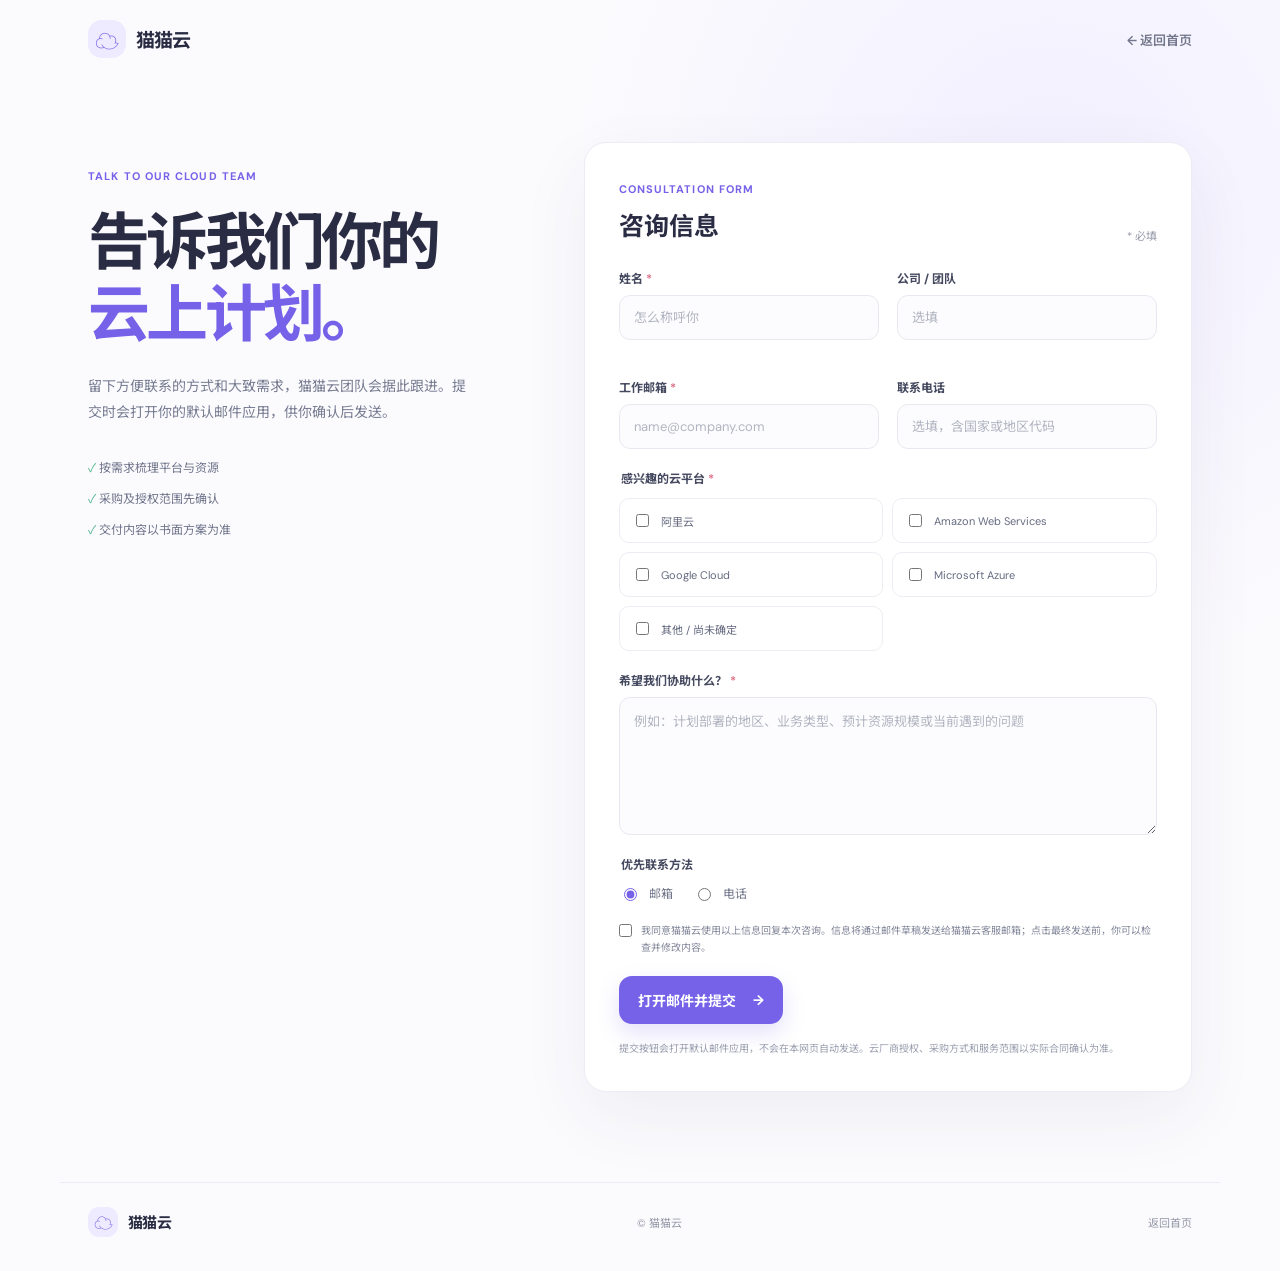
==== consult.html @ dbba19d8 "Publish consultation page with contact form" ====
<!doctype html>
<html lang="zh-CN">
<head>
  <meta charset="utf-8">
  <meta name="viewport" content="width=device-width, initial-scale=1">
  <meta name="theme-color" content="#f8f8ff">
  <meta name="description" content="联系猫猫云，提交多云资源选型、采购协助与技术交付需求。">
  <title>咨询方案 — 猫猫云</title>
  <link rel="stylesheet" href="styles.css">
</head>
<body class="consult-page">
  <header class="site-header">
    <a class="brand" href="index.html" aria-label="猫猫云首页"><span class="brand-mark" aria-hidden="true">☁</span><span>猫猫云</span></a>
    <a class="back-home" href="index.html">← 返回首页</a>
  </header>
  <main class="consult-main">
    <section class="consult-intro">
      <span class="eyebrow">Talk to our cloud team</span>
      <h1>告诉我们你的<br><span>云上计划。</span></h1>
      <p>留下方便联系的方式和大致需求，猫猫云团队会据此跟进。提交时会打开你的默认邮件应用，供你确认后发送。</p>
      <div class="consult-points"><span>✓ 按需求梳理平台与资源</span><span>✓ 采购及授权范围先确认</span><span>✓ 交付内容以书面方案为准</span></div>
    </section>

    <form id="consult-form" class="consult-form">
      <div class="form-heading"><div><span class="eyebrow">Consultation form</span><h2>咨询信息</h2></div><span class="required-note">* 必填</span></div>
      <div class="form-grid">
        <label class="field"><span>姓名 <em>*</em></span><input name="name" autocomplete="name" required maxlength="80" placeholder="怎么称呼你"></label>
        <label class="field"><span>公司 / 团队</span><input name="company" autocomplete="organization" maxlength="120" placeholder="选填"></label>
        <label class="field"><span>工作邮箱 <em>*</em></span><input type="email" name="email" autocomplete="email" required maxlength="160" placeholder="name@company.com"></label>
        <label class="field"><span>联系电话</span><input type="tel" name="phone" autocomplete="tel" maxlength="40" placeholder="选填，含国家或地区代码"></label>
      </div>
      <fieldset class="field provider-field"><legend>感兴趣的云平台 <em>*</em></legend><div class="check-grid">
        <label><input type="checkbox" name="providers" value="阿里云"><span>阿里云</span></label>
        <label><input type="checkbox" name="providers" value="AWS"><span>Amazon Web Services</span></label>
        <label><input type="checkbox" name="providers" value="Google Cloud"><span>Google Cloud</span></label>
        <label><input type="checkbox" name="providers" value="Microsoft Azure"><span>Microsoft Azure</span></label>
        <label><input type="checkbox" name="providers" value="其他 / 尚未确定"><span>其他 / 尚未确定</span></label>
      </div></fieldset>
      <label class="field"><span>希望我们协助什么？ <em>*</em></span><textarea name="requirements" required rows="5" maxlength="3000" placeholder="例如：计划部署的地区、业务类型、预计资源规模或当前遇到的问题"></textarea></label>
      <fieldset class="field contact-preference"><legend>优先联系方法</legend><div class="radio-row"><label><input type="radio" name="preference" value="邮箱" checked><span>邮箱</span></label><label><input type="radio" name="preference" value="电话"><span>电话</span></label></div></fieldset>
      <label class="consent"><input type="checkbox" name="consent" required><span>我同意猫猫云使用以上信息回复本次咨询。信息将通过邮件草稿发送给猫猫云客服邮箱；点击最终发送前，你可以检查并修改内容。</span></label>
      <button class="button button-primary submit-button" type="submit">打开邮件并提交 <span aria-hidden="true">→</span></button>
      <p class="form-note">提交按钮会打开默认邮件应用，不会在本网页自动发送。云厂商授权、采购方式和服务范围以实际合同确认为准。</p>
    </form>
  </main>
  <footer class="site-footer consult-footer"><a class="brand footer-brand" href="index.html"><span class="brand-mark" aria-hidden="true">☁</span><span>猫猫云</span></a><span>© <span id="year"></span> 猫猫云</span><a href="index.html">返回首页</a></footer>
  <script src="script.js"></script>
</body>
</html>
---- styles.css ----
@import url('https://fonts.googleapis.com/css2?family=DM+Sans:wght@400;500;600;700&family=Noto+Sans+SC:wght@400;500;600;700;800&display=swap');
:root{--ink:#292c43;--muted:#777c91;--purple:#7662e8;--purple-dark:#6551d1;--line:#ececf4;--paper:#fbfbfe;--font:'DM Sans','Noto Sans SC',-apple-system,BlinkMacSystemFont,'Segoe UI',sans-serif}
*{box-sizing:border-box}html{scroll-behavior:smooth}body{margin:0;background:var(--paper);color:var(--ink);font-family:var(--font);-webkit-font-smoothing:antialiased}a{color:inherit;text-decoration:none}.site-header{height:78px;max-width:1160px;padding:0 28px;margin:auto;display:flex;align-items:center;justify-content:space-between}.brand{display:flex;align-items:center;gap:10px;font-size:19px;font-weight:700;letter-spacing:-.04em}.brand-mark{display:grid;place-items:center;width:38px;height:38px;border-radius:14px;background:#eeeaff;color:var(--purple);font-size:24px}.nav{display:flex;align-items:center;gap:32px;font-size:14px;font-weight:600;color:#656a80}.nav a:hover,.site-footer a:hover{color:var(--purple)}.nav .nav-cta{padding:11px 17px;border-radius:12px;background:var(--ink);color:white}.menu-toggle{display:none}.hero{max-width:1160px;min-height:590px;margin:auto;padding:74px 28px 72px;display:grid;grid-template-columns:1fr 1fr;align-items:center;gap:50px}.hero-copy{max-width:540px}.eyebrow{text-transform:uppercase;letter-spacing:.1em;font-size:11px;font-weight:700;color:var(--purple)}.status-dot,.pulse{display:inline-block;width:8px;height:8px;border-radius:50%;background:#83d9af;margin-right:8px;box-shadow:0 0 0 4px #e7f7ef}.hero h1{font-size:clamp(48px,6vw,72px);line-height:1.14;letter-spacing:-.065em;margin:25px 0 20px;font-weight:800}.hero h1 span{color:var(--purple)}.hero-lede{max-width:500px;color:var(--muted);font-size:16px;line-height:1.9;margin:0}.hero-actions{display:flex;align-items:center;gap:23px;margin-top:30px}.button{display:inline-flex;align-items:center;gap:17px;border-radius:13px;padding:14px 19px;font-weight:700;font-size:14px;transition:transform .2s,background .2s}.button:hover{transform:translateY(-2px)}.button-primary{color:white;background:var(--purple);box-shadow:0 9px 22px #7662e833}.button-primary:hover{background:var(--purple-dark)}.button-quiet{padding-left:0;padding-right:0;color:#6e7286}.hero-note{margin-top:32px;color:#9296a7;font-size:12px}.hero-note span{color:#f3ae71;margin-right:6px}.hero-art{height:400px;max-width:500px;width:100%;margin:auto;position:relative;display:grid;place-items:center;background:radial-gradient(ellipse,#f2efff 0%,#f8f6ff 40%,transparent 72%)}.orbit{position:absolute;border:1px solid #e5e1fc;border-radius:50%;transform:rotate(-20deg)}.orbit-one{width:390px;height:235px}.orbit-two{width:290px;height:360px;transform:rotate(55deg)}.cat-illustration{position:relative;z-index:1;width:min(78%,330px);height:auto;transform:translateY(8px);filter:drop-shadow(0 18px 22px #7263b522)}.spark{position:absolute;z-index:2;color:#ae9dfb;font-size:28px}.spark-one{top:72px;right:50px}.spark-two{bottom:72px;left:44px;font-size:20px}.spark-three{top:132px;left:54px;font-size:44px;color:#ffc78c}.floating-card{position:absolute;z-index:3;display:flex;align-items:center;gap:11px;padding:13px 16px;background:#fff;border:1px solid #f0edf8;border-radius:15px;box-shadow:0 12px 35px #3e346015}.floating-card b,.floating-card small{display:block}.floating-card b{font-size:12px}.floating-card small{font-size:10px;color:#9599a9;margin-top:3px}.card-top{top:62px;left:10px}.card-bottom{right:0;bottom:57px}.provider-symbol{width:31px;height:31px;display:grid;place-items:center;border-radius:10px;background:#f4efff;font-size:15px;font-weight:700}.provider-symbol.alibaba,.provider-logo.alibaba{color:#f05238}.provider-symbol.google,.provider-logo.google{color:#4285f4}.trust-strip{max-width:1100px;margin:0 auto;padding:24px 28px;border-top:1px solid var(--line);border-bottom:1px solid var(--line);display:flex;align-items:center;justify-content:center;gap:27px;color:#8b8fa0;font-size:12px}.trust-strip i{height:4px;width:4px;border-radius:50%;background:#c9c5dd}.section{max-width:1160px;margin:auto;padding:100px 28px}.section-heading{text-align:center}.section-heading h2,.process-copy h2{font-size:clamp(31px,4vw,43px);line-height:1.38;letter-spacing:-.045em;margin:14px 0}.section-heading p,.process-copy p{color:var(--muted);font-size:14px;line-height:1.8}.provider-grid{display:grid;grid-template-columns:repeat(2,1fr);gap:14px;margin-top:44px}.provider-card{position:relative;display:flex;align-items:center;gap:17px;min-height:110px;padding:22px 24px;border:1px solid var(--line);border-radius:18px;background:white;transition:transform .2s,box-shadow .2s}.provider-card:hover{transform:translateY(-3px);box-shadow:0 16px 36px #292c430c}.provider-logo{width:48px;height:48px;flex:none;display:grid;place-items:center;border-radius:15px;background:#f8f7fd;font-size:22px;font-weight:800}.provider-logo.aws{color:#252f3e;font-size:16px}.provider-logo.azure{color:#1684d8}.provider-card h3{font-size:15px;margin:0 0 5px}.provider-card p{font-size:12px;line-height:1.65;color:var(--muted);margin:0}.provider-arrow{margin-left:auto;color:#aaa6ba}.section-footnote{max-width:800px;margin:22px auto 0;text-align:center;font-size:11px;line-height:1.7;color:#999cad}.services-section{padding-top:42px}.service-grid{display:grid;grid-template-columns:repeat(4,1fr);gap:14px;margin-top:42px}.service-card{min-height:228px;padding:22px;border-radius:18px;position:relative;overflow:hidden}.lavender{background:#f1efff}.peach{background:#fff3eb}.mint{background:#eaf8f3}.blue{background:#edf5ff}.service-icon{display:grid;place-items:center;width:40px;height:40px;border-radius:13px;background:#fff;color:var(--purple);font-size:21px}.peach .service-icon{color:#ed9b63}.mint .service-icon{color:#53ae91}.blue .service-icon{color:#539be9}.card-number{position:absolute;right:20px;top:20px;color:#bdb5e7;font-size:11px;font-weight:700}.service-card h3{font-size:16px;margin:24px 0 8px}.service-card p{font-size:12px;line-height:1.8;color:#777b8d;margin:0}.process-section{padding-top:30px;display:grid;grid-template-columns:.85fr 1.15fr;gap:100px;align-items:center}.process-copy h2{margin-top:18px}.process-copy p{max-width:370px}.process-list{list-style:none;margin:0;padding:0}.process-list li{display:flex;align-items:center;gap:18px;padding:18px 5px;border-bottom:1px solid var(--line)}.process-list li:last-child{border-bottom:0}.process-list li>span{display:grid;place-items:center;width:38px;height:38px;flex:none;border-radius:13px;background:#f1efff;color:var(--purple);font-size:11px;font-weight:700}.process-list b,.process-list small{display:block}.process-list b{font-size:13px}.process-list small{margin-top:5px;color:#9397a7;font-size:11px}.contact-band{max-width:1104px;margin:0 auto;padding:31px 38px;border-radius:23px;background:linear-gradient(105deg,#7763e8,#9284f3);color:white;display:flex;align-items:center;gap:22px}.contact-icon{display:grid;place-items:center;flex:none;width:57px;height:57px;border-radius:18px;background:#ffffff25;font-size:31px}.contact-band .eyebrow{color:#e3dfff}.contact-band h2{font-size:20px;margin:7px 0}.contact-band p{max-width:620px;margin:0;color:#e8e5ff;font-size:12px;line-height:1.7}.button-light{margin-left:auto;background:white;color:var(--purple);white-space:nowrap}.contact-details{max-width:1104px;margin:0 auto;padding:70px 38px 54px}.contact-details h2{font-size:20px;margin:0 0 20px}.prep-grid{display:grid;grid-template-columns:repeat(4,1fr);gap:10px}.prep-grid span{padding:15px;border-radius:12px;background:white;border:1px solid var(--line);font-size:11px;color:#676c81}.contact-details>p{margin:18px 0 0;color:#9a9dae;font-size:10px;line-height:1.7}.site-footer{max-width:1160px;margin:auto;padding:24px 28px 34px;border-top:1px solid var(--line);display:flex;align-items:center;justify-content:space-between;color:#9699a8;font-size:11px}.footer-brand{color:var(--ink);font-size:15px}.footer-brand .brand-mark{width:30px;height:30px;border-radius:11px;font-size:19px}.site-footer nav{display:flex;gap:18px}
@media(max-width:900px){.service-grid{grid-template-columns:repeat(2,1fr)}.process-section{gap:50px}.prep-grid{grid-template-columns:repeat(2,1fr)}}
@media(max-width:760px){.site-header{height:68px;padding:0 20px}.brand{font-size:17px}.menu-toggle{display:block;border:0;background:#f0edff;color:var(--purple);border-radius:10px;padding:9px 12px;font:600 12px var(--font)}.nav{display:none;position:absolute;z-index:5;left:16px;right:16px;top:62px;padding:16px;background:#fff;border:1px solid var(--line);border-radius:16px;box-shadow:0 15px 35px #292c4318;align-items:stretch;gap:0}.nav.open{display:flex;flex-direction:column}.nav a{padding:12px 10px}.nav .nav-cta{margin-top:7px;text-align:center}.hero{padding:48px 22px 54px;min-height:auto;grid-template-columns:1fr;gap:15px}.hero h1{font-size:54px}.hero-lede{font-size:14px}.hero-art{height:330px;max-width:430px}.cat-illustration{width:min(78%,300px)}.trust-strip{padding:20px 16px;gap:11px;flex-wrap:wrap;font-size:10px}.section{padding:75px 22px}.section-heading h2,.process-copy h2{font-size:32px}.provider-grid{grid-template-columns:1fr;margin-top:32px}.provider-card{min-height:96px;padding:18px}.services-section{padding-top:25px}.service-grid{grid-template-columns:1fr 1fr;gap:10px;margin-top:30px}.service-card{min-height:220px;padding:18px}.service-card h3{font-size:14px}.service-card p{font-size:11px}.process-section{padding-top:12px;grid-template-columns:1fr;gap:25px}.process-copy p{max-width:none}.contact-band{margin:0 18px;padding:24px 20px;flex-wrap:wrap;gap:15px}.contact-band h2{font-size:17px}.contact-band>div:nth-child(2){flex:1;min-width:190px}.button-light{margin:4px 0 0 72px}.contact-details{padding:48px 22px 36px}.site-footer{padding:20px 18px 28px;flex-wrap:wrap;gap:15px}.footer-brand{width:100%}.site-footer nav{width:100%;gap:15px}}
@media(max-width:390px){.hero h1{font-size:47px}.hero-art{height:285px}.cat-illustration{width:min(88%,270px);transform:translateY(5px)}.orbit-one{width:310px;height:200px}.orbit-two{height:295px}.card-top{left:-2px}.card-bottom{right:-4px}.floating-card{padding:10px 12px}.service-grid{grid-template-columns:1fr}.service-card{min-height:190px}.contact-band{margin:0 12px}.prep-grid{grid-template-columns:1fr 1fr}.site-footer nav{flex-wrap:wrap}}
@media(prefers-reduced-motion:reduce){html{scroll-behavior:auto}*,*::before,*::after{transition:none!important}}
.back-home{font-size:13px;font-weight:600;color:#73778b}.consult-page{min-height:100vh;background:radial-gradient(ellipse at 82% 15%,#f2efff 0,transparent 32%),var(--paper)}.consult-main{max-width:1160px;margin:0 auto;padding:64px 28px 90px;display:grid;grid-template-columns:.8fr 1.2fr;gap:90px;align-items:start}.consult-intro{position:sticky;top:48px;padding-top:22px}.consult-intro h1{font-size:clamp(44px,5vw,62px);line-height:1.16;letter-spacing:-.06em;margin:22px 0}.consult-intro h1 span{color:var(--purple)}.consult-intro>p{max-width:390px;color:var(--muted);font-size:14px;line-height:1.9}.consult-points{display:grid;gap:13px;margin-top:32px;color:#70758b;font-size:12px}.consult-points span:first-letter{color:#55b58e}.consult-form{padding:34px;background:white;border:1px solid var(--line);border-radius:22px;box-shadow:0 25px 70px #39355210}.form-heading{display:flex;align-items:end;justify-content:space-between;margin-bottom:26px}.form-heading h2{font-size:25px;margin:8px 0 0}.required-note{color:#999cad;font-size:11px}.form-grid{display:grid;grid-template-columns:1fr 1fr;gap:18px}.field{display:grid;gap:8px;margin:0 0 20px}.field>span,.field legend{font-size:12px;font-weight:700;color:#464a60}.field em{font-style:normal;color:#dd7187}.field input:not([type=checkbox]):not([type=radio]),.field textarea{width:100%;border:1px solid #e8e8f0;border-radius:11px;padding:13px 14px;background:#fcfcfe;color:var(--ink);font:13px var(--font);outline:none;transition:border-color .2s,box-shadow .2s}.field input:focus,.field textarea:focus{border-color:#9a8aed;box-shadow:0 0 0 3px #eeeaff}.field input::placeholder,.field textarea::placeholder{color:#b2b5c1}.field textarea{resize:vertical;line-height:1.7}.provider-field,.contact-preference{padding:0;border:0}.provider-field legend,.contact-preference legend{margin-bottom:11px}.check-grid{display:grid;grid-template-columns:1fr 1fr;gap:9px}.check-grid label,.radio-row label{position:relative;display:flex;align-items:center;gap:9px;cursor:pointer}.check-grid input,.radio-row input,.consent input{accent-color:var(--purple)}.check-grid label{padding:12px;border:1px solid #ececf3;border-radius:10px;font-size:11px;color:#666b80}.check-grid label:has(input:checked){border-color:#b2a8ef;background:#f8f6ff;color:#51429f}.radio-row{display:flex;gap:20px}.radio-row label{color:#73778b;font-size:12px}.consent{display:flex;align-items:flex-start;gap:9px;margin:4px 0 20px;color:#83879a;font-size:10px;line-height:1.7;cursor:pointer}.consent input{margin:2px 0 0;flex:none}.submit-button{border:0;cursor:pointer;font-family:var(--font)}.form-note{font-size:10px;color:#9a9dae;line-height:1.7;margin:16px 0 0}.consult-footer{margin-top:0}
@media(max-width:850px){.consult-main{grid-template-columns:1fr;gap:34px;padding:40px 22px 64px}.consult-intro{position:static;padding:0}.consult-intro h1{font-size:46px;margin:14px 0}.consult-points{grid-template-columns:1fr 1fr;gap:10px;margin-top:20px}.consult-form{padding:27px}.consult-footer{padding-left:22px;padding-right:22px}}
@media(max-width:480px){.consult-main{padding:30px 16px 50px}.consult-form{padding:22px 17px;border-radius:17px}.form-grid{grid-template-columns:1fr;gap:0}.check-grid{grid-template-columns:1fr}.consult-points{grid-template-columns:1fr}.consult-intro h1{font-size:40px}.form-heading h2{font-size:22px}}
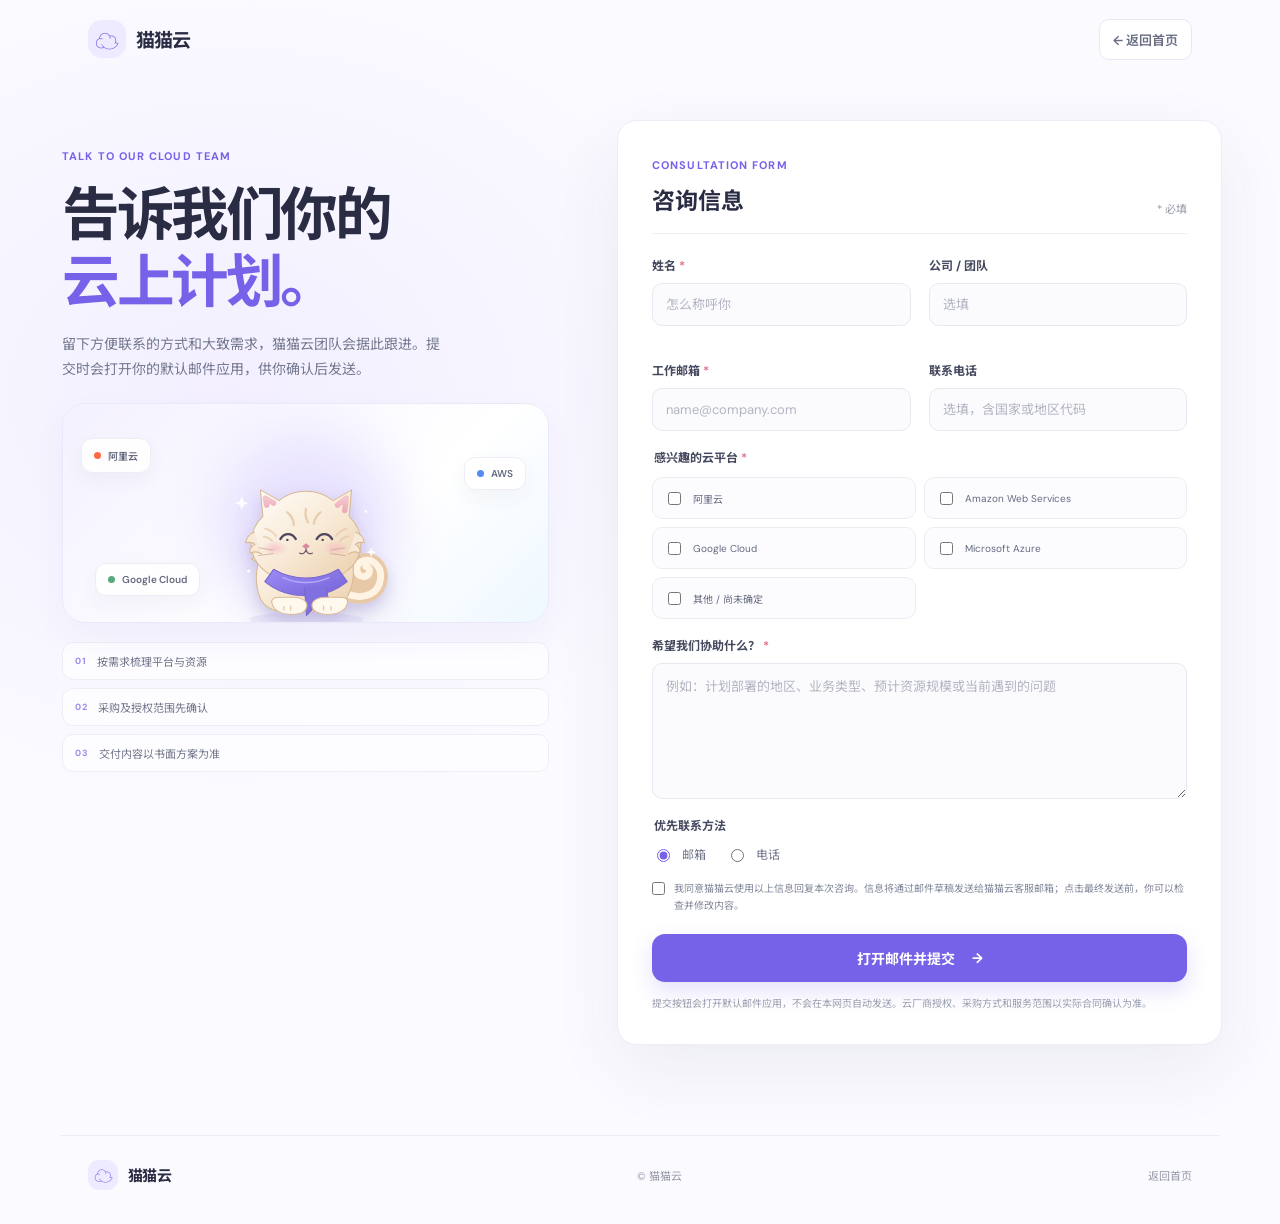
==== commit 69dc1a89: "Polish 猫猫云 consultation page" ====
--- a/consult.html
+++ b/consult.html
@@ -18,7 +18,14 @@
       <span class="eyebrow">Talk to our cloud team</span>
       <h1>告诉我们你的<br><span>云上计划。</span></h1>
       <p>留下方便联系的方式和大致需求，猫猫云团队会据此跟进。提交时会打开你的默认邮件应用，供你确认后发送。</p>
-      <div class="consult-points"><span>✓ 按需求梳理平台与资源</span><span>✓ 采购及授权范围先确认</span><span>✓ 交付内容以书面方案为准</span></div>
+      <div class="consult-scene" aria-label="猫猫云猫咪与多云平台插画">
+        <div class="scene-glow"></div>
+        <img src="cat.svg" alt="戴紫色围巾的猫猫云吉祥物">
+        <span class="scene-chip chip-one"><i class="chip-dot orange"></i>阿里云</span>
+        <span class="scene-chip chip-two"><i class="chip-dot blue"></i>AWS</span>
+        <span class="scene-chip chip-three"><i class="chip-dot green"></i>Google Cloud</span>
+      </div>
+      <div class="consult-points"><span><b>01</b> 按需求梳理平台与资源</span><span><b>02</b> 采购及授权范围先确认</span><span><b>03</b> 交付内容以书面方案为准</span></div>
     </section>
 
     <form id="consult-form" class="consult-form">
--- a/styles.css
+++ b/styles.css
@@ -8,3 +8,7 @@
 .back-home{font-size:13px;font-weight:600;color:#73778b}.consult-page{min-height:100vh;background:radial-gradient(ellipse at 82% 15%,#f2efff 0,transparent 32%),var(--paper)}.consult-main{max-width:1160px;margin:0 auto;padding:64px 28px 90px;display:grid;grid-template-columns:.8fr 1.2fr;gap:90px;align-items:start}.consult-intro{position:sticky;top:48px;padding-top:22px}.consult-intro h1{font-size:clamp(44px,5vw,62px);line-height:1.16;letter-spacing:-.06em;margin:22px 0}.consult-intro h1 span{color:var(--purple)}.consult-intro>p{max-width:390px;color:var(--muted);font-size:14px;line-height:1.9}.consult-points{display:grid;gap:13px;margin-top:32px;color:#70758b;font-size:12px}.consult-points span:first-letter{color:#55b58e}.consult-form{padding:34px;background:white;border:1px solid var(--line);border-radius:22px;box-shadow:0 25px 70px #39355210}.form-heading{display:flex;align-items:end;justify-content:space-between;margin-bottom:26px}.form-heading h2{font-size:25px;margin:8px 0 0}.required-note{color:#999cad;font-size:11px}.form-grid{display:grid;grid-template-columns:1fr 1fr;gap:18px}.field{display:grid;gap:8px;margin:0 0 20px}.field>span,.field legend{font-size:12px;font-weight:700;color:#464a60}.field em{font-style:normal;color:#dd7187}.field input:not([type=checkbox]):not([type=radio]),.field textarea{width:100%;border:1px solid #e8e8f0;border-radius:11px;padding:13px 14px;background:#fcfcfe;color:var(--ink);font:13px var(--font);outline:none;transition:border-color .2s,box-shadow .2s}.field input:focus,.field textarea:focus{border-color:#9a8aed;box-shadow:0 0 0 3px #eeeaff}.field input::placeholder,.field textarea::placeholder{color:#b2b5c1}.field textarea{resize:vertical;line-height:1.7}.provider-field,.contact-preference{padding:0;border:0}.provider-field legend,.contact-preference legend{margin-bottom:11px}.check-grid{display:grid;grid-template-columns:1fr 1fr;gap:9px}.check-grid label,.radio-row label{position:relative;display:flex;align-items:center;gap:9px;cursor:pointer}.check-grid input,.radio-row input,.consent input{accent-color:var(--purple)}.check-grid label{padding:12px;border:1px solid #ececf3;border-radius:10px;font-size:11px;color:#666b80}.check-grid label:has(input:checked){border-color:#b2a8ef;background:#f8f6ff;color:#51429f}.radio-row{display:flex;gap:20px}.radio-row label{color:#73778b;font-size:12px}.consent{display:flex;align-items:flex-start;gap:9px;margin:4px 0 20px;color:#83879a;font-size:10px;line-height:1.7;cursor:pointer}.consent input{margin:2px 0 0;flex:none}.submit-button{border:0;cursor:pointer;font-family:var(--font)}.form-note{font-size:10px;color:#9a9dae;line-height:1.7;margin:16px 0 0}.consult-footer{margin-top:0}
 @media(max-width:850px){.consult-main{grid-template-columns:1fr;gap:34px;padding:40px 22px 64px}.consult-intro{position:static;padding:0}.consult-intro h1{font-size:46px;margin:14px 0}.consult-points{grid-template-columns:1fr 1fr;gap:10px;margin-top:20px}.consult-form{padding:27px}.consult-footer{padding-left:22px;padding-right:22px}}
 @media(max-width:480px){.consult-main{padding:30px 16px 50px}.consult-form{padding:22px 17px;border-radius:17px}.form-grid{grid-template-columns:1fr;gap:0}.check-grid{grid-template-columns:1fr}.consult-points{grid-template-columns:1fr}.consult-intro h1{font-size:40px}.form-heading h2{font-size:22px}}
+/* Consultation page visual refinement */
+.consult-page{background:radial-gradient(ellipse at 18% 32%,#f3efff 0,transparent 36%),#fafaff}.consult-main{max-width:1220px;grid-template-columns:.9fr 1.1fr;gap:64px;padding-top:42px}.consult-intro{top:34px;padding:24px 4px 0}.consult-intro h1{font-size:clamp(44px,4.5vw,58px);margin:18px 0 15px}.consult-intro>p{font-size:14px;line-height:1.85;color:#74798f}.consult-scene{position:relative;height:220px;margin:20px 0 19px;border:1px solid #ebe8fb;border-radius:23px;overflow:hidden;background:linear-gradient(135deg,#f4f1ff 0%,#fff 64%,#eef8ff 100%);box-shadow:0 14px 34px #5446a00c}.scene-glow{position:absolute;width:180px;height:180px;left:50%;top:50%;transform:translate(-50%,-45%);border-radius:50%;background:#e8e2ff;filter:blur(28px)}.consult-scene img{position:absolute;width:206px;height:auto;left:50%;bottom:-15px;transform:translateX(-50%);z-index:1;filter:drop-shadow(0 12px 15px #675ba329)}.scene-chip{position:absolute;z-index:2;display:flex;align-items:center;gap:7px;padding:9px 12px;background:#ffffffeb;border:1px solid #eeedf5;border-radius:11px;color:#656a80;font-size:10px;font-weight:600;box-shadow:0 8px 20px #40385d0c}.chip-one{left:18px;top:34px}.chip-two{right:22px;top:53px}.chip-three{left:32px;bottom:26px}.chip-dot{display:block;width:7px;height:7px;border-radius:50%}.chip-dot.orange{background:#ff6a45}.chip-dot.blue{background:#528cf4}.chip-dot.green{background:#5aa97d}.consult-points{display:grid;grid-template-columns:1fr;gap:8px;margin-top:17px}.consult-points span{display:flex;align-items:center;gap:11px;padding:10px 12px;border:1px solid #eeedf5;border-radius:11px;background:#ffffffa8;color:#6f7489;font-size:11px}.consult-points b{font-size:9px;letter-spacing:.06em;color:#9b8bec}.consult-form{padding:32px 34px;border-color:#eeedf5;border-radius:20px;box-shadow:0 24px 70px #39355212}.form-heading{margin-bottom:22px;padding-bottom:17px;border-bottom:1px solid #f0eff5}.form-heading h2{font-size:23px}.field{gap:9px;margin-bottom:17px}.field>span,.field legend{font-size:12px}.field input:not([type=checkbox]):not([type=radio]),.field textarea{border-radius:10px;background:#fbfbfe;padding:12px 13px}.check-grid{gap:8px}.check-grid label{min-height:42px;padding:10px 11px;border-radius:10px;background:#fcfcfe;font-size:10px}.check-grid label:has(input:checked){box-shadow:0 0 0 2px #f3f0ff}.consent{font-size:10px}.submit-button{width:100%;justify-content:center;padding:14px}.form-note{margin-top:13px}.back-home{padding:10px 13px;border:1px solid #e9e7f3;border-radius:10px;background:#fff;color:#686d82;transition:all .2s}.back-home:hover{border-color:#c9c0fa;color:var(--purple)}
+@media(max-width:850px){.consult-main{grid-template-columns:1fr;gap:26px;padding-top:28px}.consult-intro{padding-top:0}.consult-intro h1{font-size:46px}.consult-scene{max-width:520px;height:195px}.consult-scene img{width:185px}.consult-points{grid-template-columns:repeat(3,1fr)}.consult-points span{align-items:flex-start;line-height:1.5}.consult-points b{padding-top:1px}}
+@media(max-width:520px){.consult-main{padding:24px 16px 48px;gap:23px}.consult-intro h1{font-size:39px}.consult-intro>p{font-size:13px}.consult-scene{height:180px;margin:16px 0}.consult-scene img{width:165px}.chip-one{left:11px;top:20px}.chip-two{right:10px;top:38px}.chip-three{left:17px;bottom:19px}.scene-chip{padding:8px 9px;font-size:9px}.consult-points{grid-template-columns:1fr;gap:7px}.consult-points span{align-items:center}.consult-form{padding:23px 17px;border-radius:16px}.form-grid{grid-template-columns:1fr;gap:0}.check-grid{grid-template-columns:1fr 1fr}.check-grid label{font-size:9px;padding:9px}.form-heading h2{font-size:21px}}
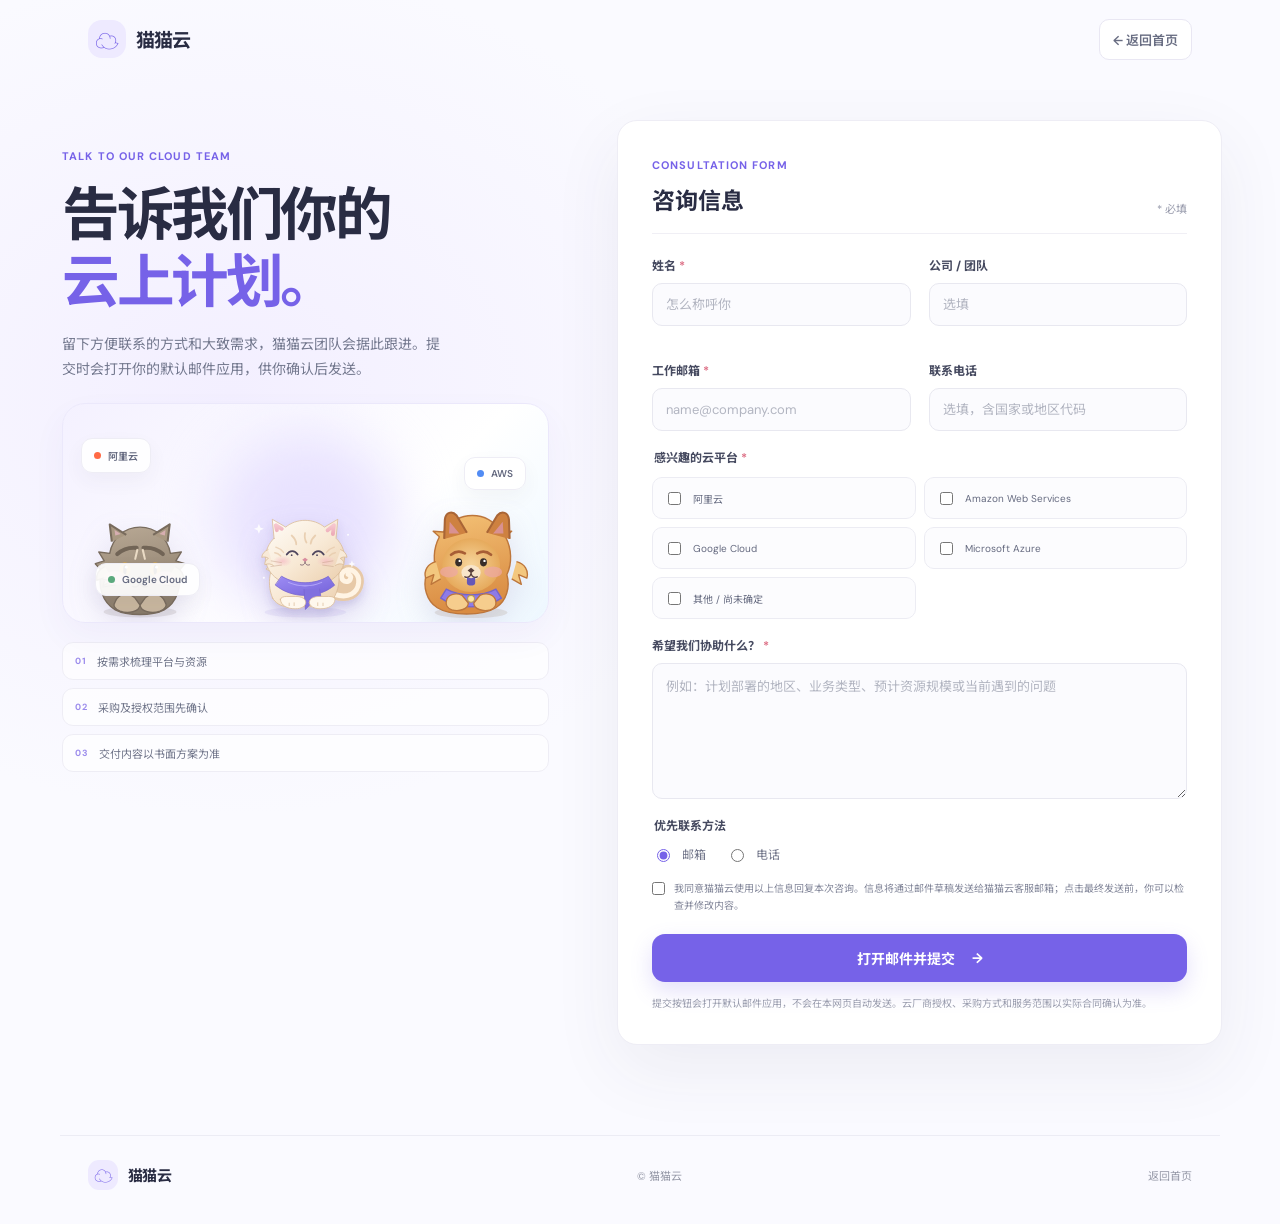
==== commit feadeea3: "Add a manul and chow companion to consultation page" ====
--- a/consult.html
+++ b/consult.html
@@ -20,7 +20,11 @@
       <p>留下方便联系的方式和大致需求，猫猫云团队会据此跟进。提交时会打开你的默认邮件应用，供你确认后发送。</p>
       <div class="consult-scene" aria-label="猫猫云猫咪与多云平台插画">
         <div class="scene-glow"></div>
-        <img src="cat.svg" alt="戴紫色围巾的猫猫云吉祥物">
+        <div class="pet-trio">
+          <img class="pet pet-pallas" src="pallas-cat.svg" alt="可爱的兔狲">
+          <img class="pet pet-mascot" src="cat.svg" alt="戴紫色围巾的猫猫云吉祥物">
+          <img class="pet pet-chow" src="chow-chow.svg" alt="可爱的松狮犬">
+        </div>
         <span class="scene-chip chip-one"><i class="chip-dot orange"></i>阿里云</span>
         <span class="scene-chip chip-two"><i class="chip-dot blue"></i>AWS</span>
         <span class="scene-chip chip-three"><i class="chip-dot green"></i>Google Cloud</span>
--- a/styles.css
+++ b/styles.css
@@ -12,3 +12,9 @@
 .consult-page{background:radial-gradient(ellipse at 18% 32%,#f3efff 0,transparent 36%),#fafaff}.consult-main{max-width:1220px;grid-template-columns:.9fr 1.1fr;gap:64px;padding-top:42px}.consult-intro{top:34px;padding:24px 4px 0}.consult-intro h1{font-size:clamp(44px,4.5vw,58px);margin:18px 0 15px}.consult-intro>p{font-size:14px;line-height:1.85;color:#74798f}.consult-scene{position:relative;height:220px;margin:20px 0 19px;border:1px solid #ebe8fb;border-radius:23px;overflow:hidden;background:linear-gradient(135deg,#f4f1ff 0%,#fff 64%,#eef8ff 100%);box-shadow:0 14px 34px #5446a00c}.scene-glow{position:absolute;width:180px;height:180px;left:50%;top:50%;transform:translate(-50%,-45%);border-radius:50%;background:#e8e2ff;filter:blur(28px)}.consult-scene img{position:absolute;width:206px;height:auto;left:50%;bottom:-15px;transform:translateX(-50%);z-index:1;filter:drop-shadow(0 12px 15px #675ba329)}.scene-chip{position:absolute;z-index:2;display:flex;align-items:center;gap:7px;padding:9px 12px;background:#ffffffeb;border:1px solid #eeedf5;border-radius:11px;color:#656a80;font-size:10px;font-weight:600;box-shadow:0 8px 20px #40385d0c}.chip-one{left:18px;top:34px}.chip-two{right:22px;top:53px}.chip-three{left:32px;bottom:26px}.chip-dot{display:block;width:7px;height:7px;border-radius:50%}.chip-dot.orange{background:#ff6a45}.chip-dot.blue{background:#528cf4}.chip-dot.green{background:#5aa97d}.consult-points{display:grid;grid-template-columns:1fr;gap:8px;margin-top:17px}.consult-points span{display:flex;align-items:center;gap:11px;padding:10px 12px;border:1px solid #eeedf5;border-radius:11px;background:#ffffffa8;color:#6f7489;font-size:11px}.consult-points b{font-size:9px;letter-spacing:.06em;color:#9b8bec}.consult-form{padding:32px 34px;border-color:#eeedf5;border-radius:20px;box-shadow:0 24px 70px #39355212}.form-heading{margin-bottom:22px;padding-bottom:17px;border-bottom:1px solid #f0eff5}.form-heading h2{font-size:23px}.field{gap:9px;margin-bottom:17px}.field>span,.field legend{font-size:12px}.field input:not([type=checkbox]):not([type=radio]),.field textarea{border-radius:10px;background:#fbfbfe;padding:12px 13px}.check-grid{gap:8px}.check-grid label{min-height:42px;padding:10px 11px;border-radius:10px;background:#fcfcfe;font-size:10px}.check-grid label:has(input:checked){box-shadow:0 0 0 2px #f3f0ff}.consent{font-size:10px}.submit-button{width:100%;justify-content:center;padding:14px}.form-note{margin-top:13px}.back-home{padding:10px 13px;border:1px solid #e9e7f3;border-radius:10px;background:#fff;color:#686d82;transition:all .2s}.back-home:hover{border-color:#c9c0fa;color:var(--purple)}
 @media(max-width:850px){.consult-main{grid-template-columns:1fr;gap:26px;padding-top:28px}.consult-intro{padding-top:0}.consult-intro h1{font-size:46px}.consult-scene{max-width:520px;height:195px}.consult-scene img{width:185px}.consult-points{grid-template-columns:repeat(3,1fr)}.consult-points span{align-items:flex-start;line-height:1.5}.consult-points b{padding-top:1px}}
 @media(max-width:520px){.consult-main{padding:24px 16px 48px;gap:23px}.consult-intro h1{font-size:39px}.consult-intro>p{font-size:13px}.consult-scene{height:180px;margin:16px 0}.consult-scene img{width:165px}.chip-one{left:11px;top:20px}.chip-two{right:10px;top:38px}.chip-three{left:17px;bottom:19px}.scene-chip{padding:8px 9px;font-size:9px}.consult-points{grid-template-columns:1fr;gap:7px}.consult-points span{align-items:center}.consult-form{padding:23px 17px;border-radius:16px}.form-grid{grid-template-columns:1fr;gap:0}.check-grid{grid-template-columns:1fr 1fr}.check-grid label{font-size:9px;padding:9px}.form-heading h2{font-size:21px}}
+.pet-trio{position:absolute;z-index:1;left:50%;bottom:-3px;transform:translateX(-50%);width:94%;height:170px;display:flex;align-items:flex-end;justify-content:space-between;pointer-events:none}.pet{display:block;object-fit:contain;filter:drop-shadow(0 9px 11px #675ba31c)}.pet-pallas,.pet-chow{width:29%;max-width:124px;max-height:135px}.pet-mascot{width:37%;max-width:148px;max-height:164px;z-index:2}.consult-scene .pet-trio img{position:static;left:auto;bottom:auto;transform:none}.consult-scene .pet-mascot{transform:translateY(2px)}
+@media(max-width:850px){.pet-trio{height:155px}.pet-pallas,.pet-chow{max-height:124px}.pet-mascot{max-height:150px}}
+@media(max-width:520px){.pet-trio{height:145px;width:97%}.pet-pallas,.pet-chow{max-height:112px}.pet-mascot{max-height:132px}}
+.consult-scene .pet-pallas,.consult-scene .pet-chow{width:29%;max-width:124px;max-height:135px}.consult-scene .pet-mascot{width:37%;max-width:148px;max-height:164px}
+@media(max-width:850px){.consult-scene .pet-pallas,.consult-scene .pet-chow{max-height:124px}.consult-scene .pet-mascot{max-height:150px}}
+@media(max-width:520px){.consult-scene .pet-pallas,.consult-scene .pet-chow{max-height:112px}.consult-scene .pet-mascot{max-height:132px}}
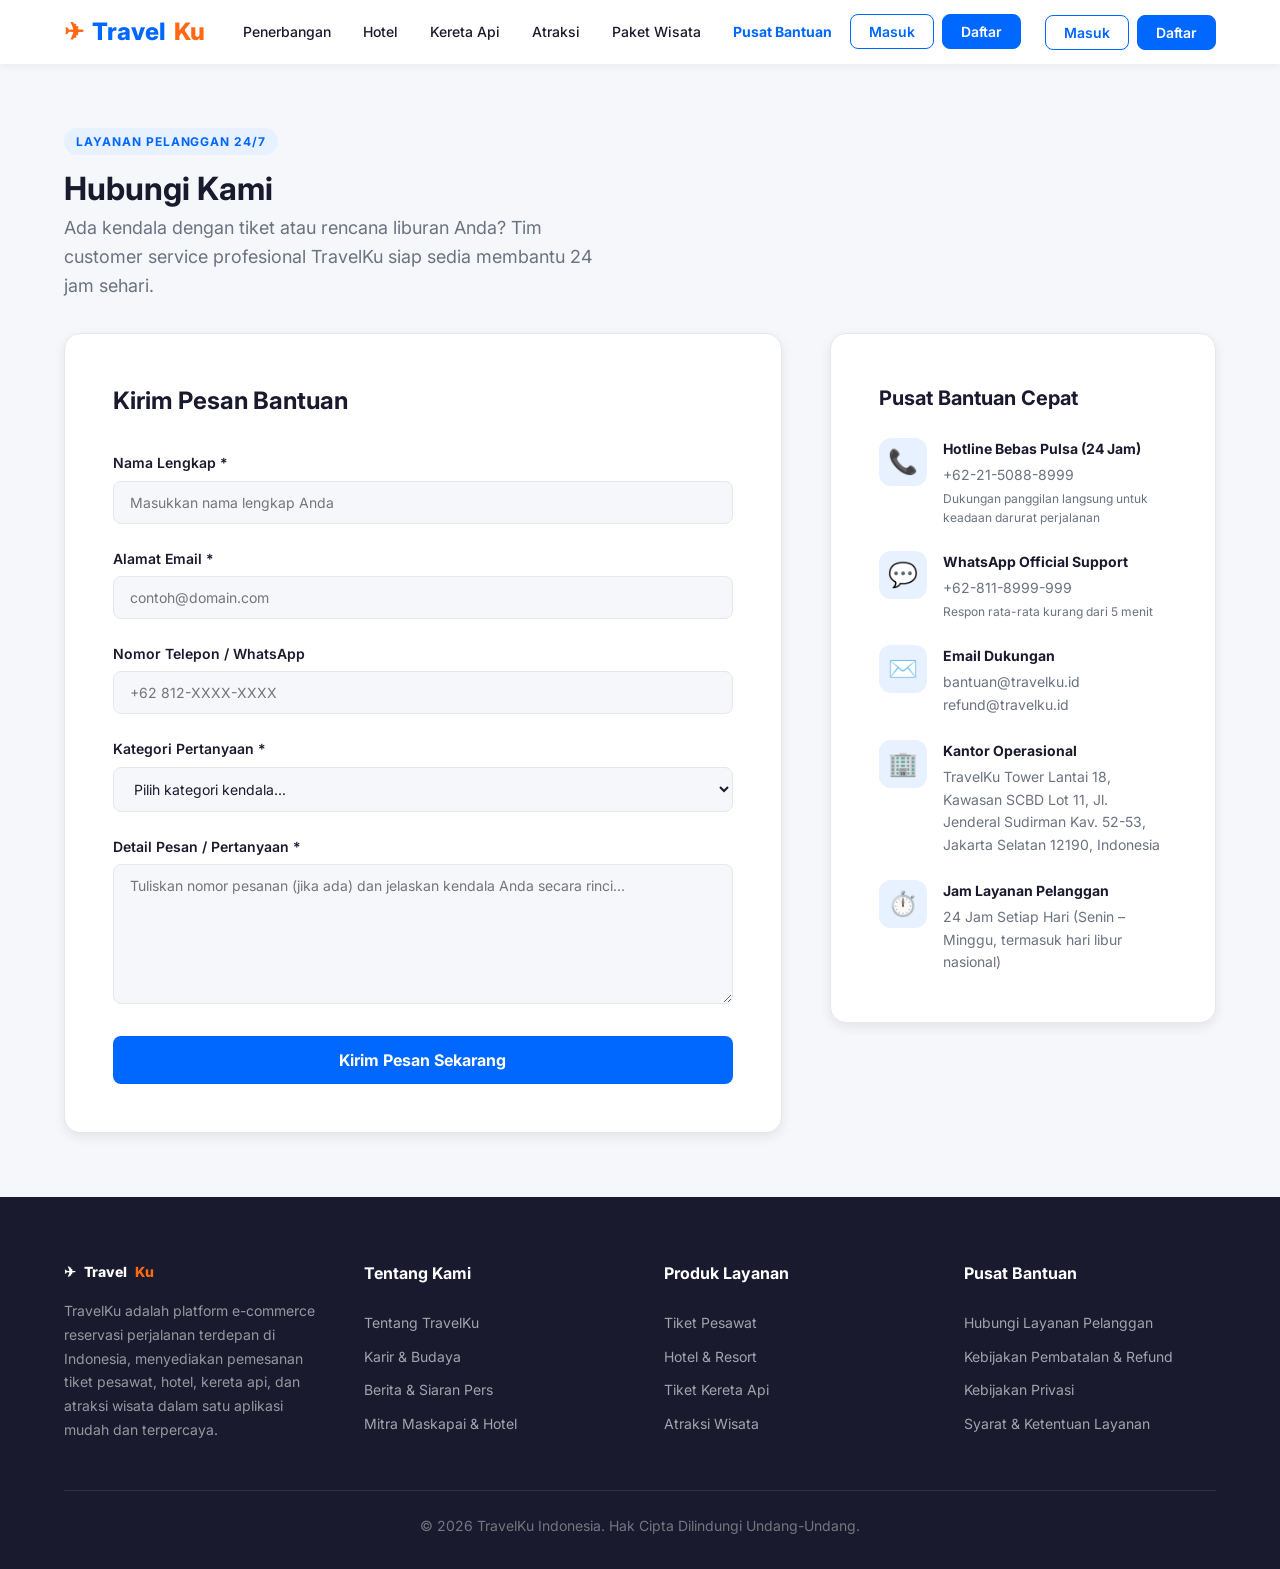
==== commit aad4da32: "Rebuild site to Ctrip-style travel e-commerce platform in Indonesian (TravelKu)" ====
--- a/consult.html
+++ b/consult.html
@@ -1,60 +1,197 @@
 <!doctype html>
-<html lang="zh-CN">
+<html lang="id">
 <head>
   <meta charset="utf-8">
   <meta name="viewport" content="width=device-width, initial-scale=1">
-  <meta name="theme-color" content="#f8f8ff">
-  <meta name="description" content="联系猫猫云，提交多云资源选型、采购协助与技术交付需求。">
-  <title>咨询方案 — 猫猫云</title>
+  <meta name="theme-color" content="#0067FF">
+  <meta name="description" content="Hubungi TravelKu — Pusat bantuan pelanggan 24/7 untuk bantuan pemesanan tiket penerbangan, hotel, kereta api, pembatalan dan pengembalian dana.">
+  <title>Hubungi Kami — TravelKu Indonesia</title>
   <link rel="stylesheet" href="styles.css">
 </head>
-<body class="consult-page">
+<body>
+  <!-- Header -->
   <header class="site-header">
-    <a class="brand" href="index.html" aria-label="猫猫云首页"><span class="brand-mark" aria-hidden="true">☁</span><span>猫猫云</span></a>
-    <a class="back-home" href="index.html">← 返回首页</a>
+    <div class="container header-inner">
+      <a class="brand" href="index.html" aria-label="TravelKu Beranda">
+        <span class="brand-icon" aria-hidden="true">✈</span>
+        Travel<span>Ku</span>
+      </a>
+
+      <button class="menu-toggle" aria-expanded="false" aria-controls="main-nav" aria-label="Buka menu navigasi">
+        <span></span>
+        <span></span>
+        <span></span>
+      </button>
+
+      <nav id="main-nav" class="nav" aria-label="Navigasi utama">
+        <a href="index.html#penerbangan" class="nav-link">Penerbangan</a>
+        <a href="index.html#hotel" class="nav-link">Hotel</a>
+        <a href="index.html#kereta" class="nav-link">Kereta Api</a>
+        <a href="index.html#atraksi" class="nav-link">Atraksi</a>
+        <a href="index.html#penawaran" class="nav-link">Paket Wisata</a>
+        <a href="consult.html" class="nav-link" style="color:var(--color-primary); font-weight:700;">Pusat Bantuan</a>
+        <div class="auth-buttons">
+          <button type="button" class="btn-login">Masuk</button>
+          <button type="button" class="btn-register">Daftar</button>
+        </div>
+      </nav>
+
+      <div class="auth-buttons">
+        <button type="button" class="btn-login">Masuk</button>
+        <button type="button" class="btn-register">Daftar</button>
+      </div>
+    </div>
   </header>
-  <main class="consult-main">
-    <section class="consult-intro">
-      <span class="eyebrow">Talk to our cloud team</span>
-      <h1>告诉我们你的<br><span>云上计划。</span></h1>
-      <p>留下方便联系的方式和大致需求，猫猫云团队会据此跟进。提交时会打开你的默认邮件应用，供你确认后发送。</p>
-      <div class="consult-scene" aria-label="猫猫云猫咪与多云平台插画">
-        <div class="scene-glow"></div>
-        <div class="pet-trio">
-          <img class="pet pet-pallas" src="pallas-cat.svg" alt="可爱的兔狲">
-          <img class="pet pet-mascot" src="cat.svg" alt="戴紫色围巾的猫猫云吉祥物">
-          <img class="pet pet-chow" src="chow-chow.svg" alt="可爱的松狮犬">
+
+  <!-- Main Contact Section -->
+  <main class="contact-page">
+    <div class="container">
+      <div class="section-heading" style="text-align:left; margin-bottom: 32px;">
+        <span class="eyebrow">Layanan Pelanggan 24/7</span>
+        <h1>Hubungi Kami</h1>
+        <p style="margin: 0;">Ada kendala dengan tiket atau rencana liburan Anda? Tim customer service profesional TravelKu siap sedia membantu 24 jam sehari.</p>
+      </div>
+
+      <div class="contact-main">
+        <!-- Contact Form -->
+        <form id="contact-form" class="contact-form">
+          <h2>Kirim Pesan Bantuan</h2>
+
+          <div class="form-group">
+            <label for="contact-name">Nama Lengkap *</label>
+            <input type="text" id="contact-name" name="nama" required placeholder="Masukkan nama lengkap Anda" autocomplete="name">
+          </div>
+
+          <div class="form-group">
+            <label for="contact-email">Alamat Email *</label>
+            <input type="email" id="contact-email" name="email" required placeholder="contoh@domain.com" autocomplete="email">
+          </div>
+
+          <div class="form-group">
+            <label for="contact-phone">Nomor Telepon / WhatsApp</label>
+            <input type="tel" id="contact-phone" name="telepon" placeholder="+62 812-XXXX-XXXX" autocomplete="tel">
+          </div>
+
+          <div class="form-group">
+            <label for="contact-category">Kategori Pertanyaan *</label>
+            <select id="contact-category" name="subjek" required>
+              <option value="" disabled selected>Pilih kategori kendala...</option>
+              <option value="pemesanan">Bantuan Pemesanan Tiket / Voucher</option>
+              <option value="pembatalan">Permohonan Pembatalan Tiket</option>
+              <option value="pengembalian-dana">Pengembalian Dana (Refund)</option>
+              <option value="reschedule">Perubahan Jadwal (Reschedule)</option>
+              <option value="kendala-pembayaran">Kendala Pembayaran / Konfirmasi</option>
+              <option value="lainnya">Lainnya</option>
+            </select>
+          </div>
+
+          <div class="form-group">
+            <label for="contact-message">Detail Pesan / Pertanyaan *</label>
+            <textarea id="contact-message" name="pesan" required rows="6" placeholder="Tuliskan nomor pesanan (jika ada) dan jelaskan kendala Anda secara rinci..."></textarea>
+          </div>
+
+          <button type="submit" class="btn-submit">Kirim Pesan Sekarang</button>
+        </form>
+
+        <!-- Sidebar Info -->
+        <aside class="contact-info" aria-label="Informasi kontak langsung">
+          <h3>Pusat Bantuan Cepat</h3>
+
+          <div class="info-item">
+            <div class="info-icon" aria-hidden="true">📞</div>
+            <div>
+              <h4>Hotline Bebas Pulsa (24 Jam)</h4>
+              <p><a href="tel:+622150888999">+62-21-5088-8999</a></p>
+              <p style="font-size: 12px; color: var(--color-muted); margin-top: 2px;">Dukungan panggilan langsung untuk keadaan darurat perjalanan</p>
+            </div>
+          </div>
+
+          <div class="info-item">
+            <div class="info-icon" aria-hidden="true">💬</div>
+            <div>
+              <h4>WhatsApp Official Support</h4>
+              <p><a href="tel:+628118999999">+62-811-8999-999</a></p>
+              <p style="font-size: 12px; color: var(--color-muted); margin-top: 2px;">Respon rata-rata kurang dari 5 menit</p>
+            </div>
+          </div>
+
+          <div class="info-item">
+            <div class="info-icon" aria-hidden="true">✉️</div>
+            <div>
+              <h4>Email Dukungan</h4>
+              <p><a href="mailto:bantuan@travelku.id">bantuan@travelku.id</a></p>
+              <p><a href="mailto:refund@travelku.id">refund@travelku.id</a></p>
+            </div>
+          </div>
+
+          <div class="info-item">
+            <div class="info-icon" aria-hidden="true">🏢</div>
+            <div>
+              <h4>Kantor Operasional</h4>
+              <p>TravelKu Tower Lantai 18, Kawasan SCBD Lot 11, Jl. Jenderal Sudirman Kav. 52-53, Jakarta Selatan 12190, Indonesia</p>
+            </div>
+          </div>
+
+          <div class="info-item">
+            <div class="info-icon" aria-hidden="true">⏱️</div>
+            <div>
+              <h4>Jam Layanan Pelanggan</h4>
+              <p>24 Jam Setiap Hari (Senin – Minggu, termasuk hari libur nasional)</p>
+            </div>
+          </div>
+        </aside>
+      </div>
+    </div>
+  </main>
+
+  <!-- Footer -->
+  <footer class="site-footer">
+    <div class="container">
+      <div class="footer-grid">
+        <div class="footer-col">
+          <a class="brand" href="index.html" style="color:#ffffff; margin-bottom:16px;">
+            <span style="color:#ffffff;">✈</span> Travel<span style="color:var(--color-secondary);">Ku</span>
+          </a>
+          <p>TravelKu adalah platform e-commerce reservasi perjalanan terdepan di Indonesia, menyediakan pemesanan tiket pesawat, hotel, kereta api, dan atraksi wisata dalam satu aplikasi mudah dan terpercaya.</p>
         </div>
-        <span class="scene-chip chip-one"><i class="chip-dot orange"></i>阿里云</span>
-        <span class="scene-chip chip-two"><i class="chip-dot blue"></i>AWS</span>
-        <span class="scene-chip chip-three"><i class="chip-dot green"></i>Google Cloud</span>
+
+        <div class="footer-col">
+          <h4>Tentang Kami</h4>
+          <ul>
+            <li><a href="index.html">Tentang TravelKu</a></li>
+            <li><a href="#">Karir &amp; Budaya</a></li>
+            <li><a href="#">Berita &amp; Siaran Pers</a></li>
+            <li><a href="#">Mitra Maskapai &amp; Hotel</a></li>
+          </ul>
+        </div>
+
+        <div class="footer-col">
+          <h4>Produk Layanan</h4>
+          <ul>
+            <li><a href="index.html#penerbangan">Tiket Pesawat</a></li>
+            <li><a href="index.html#hotel">Hotel &amp; Resort</a></li>
+            <li><a href="index.html#kereta">Tiket Kereta Api</a></li>
+            <li><a href="index.html#atraksi">Atraksi Wisata</a></li>
+          </ul>
+        </div>
+
+        <div class="footer-col">
+          <h4>Pusat Bantuan</h4>
+          <ul>
+            <li><a href="consult.html">Hubungi Layanan Pelanggan</a></li>
+            <li><a href="consult.html">Kebijakan Pembatalan &amp; Refund</a></li>
+            <li><a href="#">Kebijakan Privasi</a></li>
+            <li><a href="#">Syarat &amp; Ketentuan Layanan</a></li>
+          </ul>
+        </div>
       </div>
-      <div class="consult-points"><span><b>01</b> 按需求梳理平台与资源</span><span><b>02</b> 采购及授权范围先确认</span><span><b>03</b> 交付内容以书面方案为准</span></div>
-    </section>
 
-    <form id="consult-form" class="consult-form">
-      <div class="form-heading"><div><span class="eyebrow">Consultation form</span><h2>咨询信息</h2></div><span class="required-note">* 必填</span></div>
-      <div class="form-grid">
-        <label class="field"><span>姓名 <em>*</em></span><input name="name" autocomplete="name" required maxlength="80" placeholder="怎么称呼你"></label>
-        <label class="field"><span>公司 / 团队</span><input name="company" autocomplete="organization" maxlength="120" placeholder="选填"></label>
-        <label class="field"><span>工作邮箱 <em>*</em></span><input type="email" name="email" autocomplete="email" required maxlength="160" placeholder="name@company.com"></label>
-        <label class="field"><span>联系电话</span><input type="tel" name="phone" autocomplete="tel" maxlength="40" placeholder="选填，含国家或地区代码"></label>
+      <div class="footer-bottom">
+        <p>&copy; <span id="year">2026</span> TravelKu Indonesia. Hak Cipta Dilindungi Undang-Undang.</p>
       </div>
-      <fieldset class="field provider-field"><legend>感兴趣的云平台 <em>*</em></legend><div class="check-grid">
-        <label><input type="checkbox" name="providers" value="阿里云"><span>阿里云</span></label>
-        <label><input type="checkbox" name="providers" value="AWS"><span>Amazon Web Services</span></label>
-        <label><input type="checkbox" name="providers" value="Google Cloud"><span>Google Cloud</span></label>
-        <label><input type="checkbox" name="providers" value="Microsoft Azure"><span>Microsoft Azure</span></label>
-        <label><input type="checkbox" name="providers" value="其他 / 尚未确定"><span>其他 / 尚未确定</span></label>
-      </div></fieldset>
-      <label class="field"><span>希望我们协助什么？ <em>*</em></span><textarea name="requirements" required rows="5" maxlength="3000" placeholder="例如：计划部署的地区、业务类型、预计资源规模或当前遇到的问题"></textarea></label>
-      <fieldset class="field contact-preference"><legend>优先联系方法</legend><div class="radio-row"><label><input type="radio" name="preference" value="邮箱" checked><span>邮箱</span></label><label><input type="radio" name="preference" value="电话"><span>电话</span></label></div></fieldset>
-      <label class="consent"><input type="checkbox" name="consent" required><span>我同意猫猫云使用以上信息回复本次咨询。信息将通过邮件草稿发送给猫猫云客服邮箱；点击最终发送前，你可以检查并修改内容。</span></label>
-      <button class="button button-primary submit-button" type="submit">打开邮件并提交 <span aria-hidden="true">→</span></button>
-      <p class="form-note">提交按钮会打开默认邮件应用，不会在本网页自动发送。云厂商授权、采购方式和服务范围以实际合同确认为准。</p>
-    </form>
-  </main>
-  <footer class="site-footer consult-footer"><a class="brand footer-brand" href="index.html"><span class="brand-mark" aria-hidden="true">☁</span><span>猫猫云</span></a><span>© <span id="year"></span> 猫猫云</span><a href="index.html">返回首页</a></footer>
+    </div>
+  </footer>
+
   <script src="script.js"></script>
 </body>
 </html>
--- a/styles.css
+++ b/styles.css
@@ -1,20 +1,1490 @@
-@import url('https://fonts.googleapis.com/css2?family=DM+Sans:wght@400;500;600;700&family=Noto+Sans+SC:wght@400;500;600;700;800&display=swap');
-:root{--ink:#292c43;--muted:#777c91;--purple:#7662e8;--purple-dark:#6551d1;--line:#ececf4;--paper:#fbfbfe;--font:'DM Sans','Noto Sans SC',-apple-system,BlinkMacSystemFont,'Segoe UI',sans-serif}
-*{box-sizing:border-box}html{scroll-behavior:smooth}body{margin:0;background:var(--paper);color:var(--ink);font-family:var(--font);-webkit-font-smoothing:antialiased}a{color:inherit;text-decoration:none}.site-header{height:78px;max-width:1160px;padding:0 28px;margin:auto;display:flex;align-items:center;justify-content:space-between}.brand{display:flex;align-items:center;gap:10px;font-size:19px;font-weight:700;letter-spacing:-.04em}.brand-mark{display:grid;place-items:center;width:38px;height:38px;border-radius:14px;background:#eeeaff;color:var(--purple);font-size:24px}.nav{display:flex;align-items:center;gap:32px;font-size:14px;font-weight:600;color:#656a80}.nav a:hover,.site-footer a:hover{color:var(--purple)}.nav .nav-cta{padding:11px 17px;border-radius:12px;background:var(--ink);color:white}.menu-toggle{display:none}.hero{max-width:1160px;min-height:590px;margin:auto;padding:74px 28px 72px;display:grid;grid-template-columns:1fr 1fr;align-items:center;gap:50px}.hero-copy{max-width:540px}.eyebrow{text-transform:uppercase;letter-spacing:.1em;font-size:11px;font-weight:700;color:var(--purple)}.status-dot,.pulse{display:inline-block;width:8px;height:8px;border-radius:50%;background:#83d9af;margin-right:8px;box-shadow:0 0 0 4px #e7f7ef}.hero h1{font-size:clamp(48px,6vw,72px);line-height:1.14;letter-spacing:-.065em;margin:25px 0 20px;font-weight:800}.hero h1 span{color:var(--purple)}.hero-lede{max-width:500px;color:var(--muted);font-size:16px;line-height:1.9;margin:0}.hero-actions{display:flex;align-items:center;gap:23px;margin-top:30px}.button{display:inline-flex;align-items:center;gap:17px;border-radius:13px;padding:14px 19px;font-weight:700;font-size:14px;transition:transform .2s,background .2s}.button:hover{transform:translateY(-2px)}.button-primary{color:white;background:var(--purple);box-shadow:0 9px 22px #7662e833}.button-primary:hover{background:var(--purple-dark)}.button-quiet{padding-left:0;padding-right:0;color:#6e7286}.hero-note{margin-top:32px;color:#9296a7;font-size:12px}.hero-note span{color:#f3ae71;margin-right:6px}.hero-art{height:400px;max-width:500px;width:100%;margin:auto;position:relative;display:grid;place-items:center;background:radial-gradient(ellipse,#f2efff 0%,#f8f6ff 40%,transparent 72%)}.orbit{position:absolute;border:1px solid #e5e1fc;border-radius:50%;transform:rotate(-20deg)}.orbit-one{width:390px;height:235px}.orbit-two{width:290px;height:360px;transform:rotate(55deg)}.cat-illustration{position:relative;z-index:1;width:min(78%,330px);height:auto;transform:translateY(8px);filter:drop-shadow(0 18px 22px #7263b522)}.spark{position:absolute;z-index:2;color:#ae9dfb;font-size:28px}.spark-one{top:72px;right:50px}.spark-two{bottom:72px;left:44px;font-size:20px}.spark-three{top:132px;left:54px;font-size:44px;color:#ffc78c}.floating-card{position:absolute;z-index:3;display:flex;align-items:center;gap:11px;padding:13px 16px;background:#fff;border:1px solid #f0edf8;border-radius:15px;box-shadow:0 12px 35px #3e346015}.floating-card b,.floating-card small{display:block}.floating-card b{font-size:12px}.floating-card small{font-size:10px;color:#9599a9;margin-top:3px}.card-top{top:62px;left:10px}.card-bottom{right:0;bottom:57px}.provider-symbol{width:31px;height:31px;display:grid;place-items:center;border-radius:10px;background:#f4efff;font-size:15px;font-weight:700}.provider-symbol.alibaba,.provider-logo.alibaba{color:#f05238}.provider-symbol.google,.provider-logo.google{color:#4285f4}.trust-strip{max-width:1100px;margin:0 auto;padding:24px 28px;border-top:1px solid var(--line);border-bottom:1px solid var(--line);display:flex;align-items:center;justify-content:center;gap:27px;color:#8b8fa0;font-size:12px}.trust-strip i{height:4px;width:4px;border-radius:50%;background:#c9c5dd}.section{max-width:1160px;margin:auto;padding:100px 28px}.section-heading{text-align:center}.section-heading h2,.process-copy h2{font-size:clamp(31px,4vw,43px);line-height:1.38;letter-spacing:-.045em;margin:14px 0}.section-heading p,.process-copy p{color:var(--muted);font-size:14px;line-height:1.8}.provider-grid{display:grid;grid-template-columns:repeat(2,1fr);gap:14px;margin-top:44px}.provider-card{position:relative;display:flex;align-items:center;gap:17px;min-height:110px;padding:22px 24px;border:1px solid var(--line);border-radius:18px;background:white;transition:transform .2s,box-shadow .2s}.provider-card:hover{transform:translateY(-3px);box-shadow:0 16px 36px #292c430c}.provider-logo{width:48px;height:48px;flex:none;display:grid;place-items:center;border-radius:15px;background:#f8f7fd;font-size:22px;font-weight:800}.provider-logo.aws{color:#252f3e;font-size:16px}.provider-logo.azure{color:#1684d8}.provider-card h3{font-size:15px;margin:0 0 5px}.provider-card p{font-size:12px;line-height:1.65;color:var(--muted);margin:0}.provider-arrow{margin-left:auto;color:#aaa6ba}.section-footnote{max-width:800px;margin:22px auto 0;text-align:center;font-size:11px;line-height:1.7;color:#999cad}.services-section{padding-top:42px}.service-grid{display:grid;grid-template-columns:repeat(4,1fr);gap:14px;margin-top:42px}.service-card{min-height:228px;padding:22px;border-radius:18px;position:relative;overflow:hidden}.lavender{background:#f1efff}.peach{background:#fff3eb}.mint{background:#eaf8f3}.blue{background:#edf5ff}.service-icon{display:grid;place-items:center;width:40px;height:40px;border-radius:13px;background:#fff;color:var(--purple);font-size:21px}.peach .service-icon{color:#ed9b63}.mint .service-icon{color:#53ae91}.blue .service-icon{color:#539be9}.card-number{position:absolute;right:20px;top:20px;color:#bdb5e7;font-size:11px;font-weight:700}.service-card h3{font-size:16px;margin:24px 0 8px}.service-card p{font-size:12px;line-height:1.8;color:#777b8d;margin:0}.process-section{padding-top:30px;display:grid;grid-template-columns:.85fr 1.15fr;gap:100px;align-items:center}.process-copy h2{margin-top:18px}.process-copy p{max-width:370px}.process-list{list-style:none;margin:0;padding:0}.process-list li{display:flex;align-items:center;gap:18px;padding:18px 5px;border-bottom:1px solid var(--line)}.process-list li:last-child{border-bottom:0}.process-list li>span{display:grid;place-items:center;width:38px;height:38px;flex:none;border-radius:13px;background:#f1efff;color:var(--purple);font-size:11px;font-weight:700}.process-list b,.process-list small{display:block}.process-list b{font-size:13px}.process-list small{margin-top:5px;color:#9397a7;font-size:11px}.contact-band{max-width:1104px;margin:0 auto;padding:31px 38px;border-radius:23px;background:linear-gradient(105deg,#7763e8,#9284f3);color:white;display:flex;align-items:center;gap:22px}.contact-icon{display:grid;place-items:center;flex:none;width:57px;height:57px;border-radius:18px;background:#ffffff25;font-size:31px}.contact-band .eyebrow{color:#e3dfff}.contact-band h2{font-size:20px;margin:7px 0}.contact-band p{max-width:620px;margin:0;color:#e8e5ff;font-size:12px;line-height:1.7}.button-light{margin-left:auto;background:white;color:var(--purple);white-space:nowrap}.contact-details{max-width:1104px;margin:0 auto;padding:70px 38px 54px}.contact-details h2{font-size:20px;margin:0 0 20px}.prep-grid{display:grid;grid-template-columns:repeat(4,1fr);gap:10px}.prep-grid span{padding:15px;border-radius:12px;background:white;border:1px solid var(--line);font-size:11px;color:#676c81}.contact-details>p{margin:18px 0 0;color:#9a9dae;font-size:10px;line-height:1.7}.site-footer{max-width:1160px;margin:auto;padding:24px 28px 34px;border-top:1px solid var(--line);display:flex;align-items:center;justify-content:space-between;color:#9699a8;font-size:11px}.footer-brand{color:var(--ink);font-size:15px}.footer-brand .brand-mark{width:30px;height:30px;border-radius:11px;font-size:19px}.site-footer nav{display:flex;gap:18px}
-@media(max-width:900px){.service-grid{grid-template-columns:repeat(2,1fr)}.process-section{gap:50px}.prep-grid{grid-template-columns:repeat(2,1fr)}}
-@media(max-width:760px){.site-header{height:68px;padding:0 20px}.brand{font-size:17px}.menu-toggle{display:block;border:0;background:#f0edff;color:var(--purple);border-radius:10px;padding:9px 12px;font:600 12px var(--font)}.nav{display:none;position:absolute;z-index:5;left:16px;right:16px;top:62px;padding:16px;background:#fff;border:1px solid var(--line);border-radius:16px;box-shadow:0 15px 35px #292c4318;align-items:stretch;gap:0}.nav.open{display:flex;flex-direction:column}.nav a{padding:12px 10px}.nav .nav-cta{margin-top:7px;text-align:center}.hero{padding:48px 22px 54px;min-height:auto;grid-template-columns:1fr;gap:15px}.hero h1{font-size:54px}.hero-lede{font-size:14px}.hero-art{height:330px;max-width:430px}.cat-illustration{width:min(78%,300px)}.trust-strip{padding:20px 16px;gap:11px;flex-wrap:wrap;font-size:10px}.section{padding:75px 22px}.section-heading h2,.process-copy h2{font-size:32px}.provider-grid{grid-template-columns:1fr;margin-top:32px}.provider-card{min-height:96px;padding:18px}.services-section{padding-top:25px}.service-grid{grid-template-columns:1fr 1fr;gap:10px;margin-top:30px}.service-card{min-height:220px;padding:18px}.service-card h3{font-size:14px}.service-card p{font-size:11px}.process-section{padding-top:12px;grid-template-columns:1fr;gap:25px}.process-copy p{max-width:none}.contact-band{margin:0 18px;padding:24px 20px;flex-wrap:wrap;gap:15px}.contact-band h2{font-size:17px}.contact-band>div:nth-child(2){flex:1;min-width:190px}.button-light{margin:4px 0 0 72px}.contact-details{padding:48px 22px 36px}.site-footer{padding:20px 18px 28px;flex-wrap:wrap;gap:15px}.footer-brand{width:100%}.site-footer nav{width:100%;gap:15px}}
-@media(max-width:390px){.hero h1{font-size:47px}.hero-art{height:285px}.cat-illustration{width:min(88%,270px);transform:translateY(5px)}.orbit-one{width:310px;height:200px}.orbit-two{height:295px}.card-top{left:-2px}.card-bottom{right:-4px}.floating-card{padding:10px 12px}.service-grid{grid-template-columns:1fr}.service-card{min-height:190px}.contact-band{margin:0 12px}.prep-grid{grid-template-columns:1fr 1fr}.site-footer nav{flex-wrap:wrap}}
-@media(prefers-reduced-motion:reduce){html{scroll-behavior:auto}*,*::before,*::after{transition:none!important}}
-.back-home{font-size:13px;font-weight:600;color:#73778b}.consult-page{min-height:100vh;background:radial-gradient(ellipse at 82% 15%,#f2efff 0,transparent 32%),var(--paper)}.consult-main{max-width:1160px;margin:0 auto;padding:64px 28px 90px;display:grid;grid-template-columns:.8fr 1.2fr;gap:90px;align-items:start}.consult-intro{position:sticky;top:48px;padding-top:22px}.consult-intro h1{font-size:clamp(44px,5vw,62px);line-height:1.16;letter-spacing:-.06em;margin:22px 0}.consult-intro h1 span{color:var(--purple)}.consult-intro>p{max-width:390px;color:var(--muted);font-size:14px;line-height:1.9}.consult-points{display:grid;gap:13px;margin-top:32px;color:#70758b;font-size:12px}.consult-points span:first-letter{color:#55b58e}.consult-form{padding:34px;background:white;border:1px solid var(--line);border-radius:22px;box-shadow:0 25px 70px #39355210}.form-heading{display:flex;align-items:end;justify-content:space-between;margin-bottom:26px}.form-heading h2{font-size:25px;margin:8px 0 0}.required-note{color:#999cad;font-size:11px}.form-grid{display:grid;grid-template-columns:1fr 1fr;gap:18px}.field{display:grid;gap:8px;margin:0 0 20px}.field>span,.field legend{font-size:12px;font-weight:700;color:#464a60}.field em{font-style:normal;color:#dd7187}.field input:not([type=checkbox]):not([type=radio]),.field textarea{width:100%;border:1px solid #e8e8f0;border-radius:11px;padding:13px 14px;background:#fcfcfe;color:var(--ink);font:13px var(--font);outline:none;transition:border-color .2s,box-shadow .2s}.field input:focus,.field textarea:focus{border-color:#9a8aed;box-shadow:0 0 0 3px #eeeaff}.field input::placeholder,.field textarea::placeholder{color:#b2b5c1}.field textarea{resize:vertical;line-height:1.7}.provider-field,.contact-preference{padding:0;border:0}.provider-field legend,.contact-preference legend{margin-bottom:11px}.check-grid{display:grid;grid-template-columns:1fr 1fr;gap:9px}.check-grid label,.radio-row label{position:relative;display:flex;align-items:center;gap:9px;cursor:pointer}.check-grid input,.radio-row input,.consent input{accent-color:var(--purple)}.check-grid label{padding:12px;border:1px solid #ececf3;border-radius:10px;font-size:11px;color:#666b80}.check-grid label:has(input:checked){border-color:#b2a8ef;background:#f8f6ff;color:#51429f}.radio-row{display:flex;gap:20px}.radio-row label{color:#73778b;font-size:12px}.consent{display:flex;align-items:flex-start;gap:9px;margin:4px 0 20px;color:#83879a;font-size:10px;line-height:1.7;cursor:pointer}.consent input{margin:2px 0 0;flex:none}.submit-button{border:0;cursor:pointer;font-family:var(--font)}.form-note{font-size:10px;color:#9a9dae;line-height:1.7;margin:16px 0 0}.consult-footer{margin-top:0}
-@media(max-width:850px){.consult-main{grid-template-columns:1fr;gap:34px;padding:40px 22px 64px}.consult-intro{position:static;padding:0}.consult-intro h1{font-size:46px;margin:14px 0}.consult-points{grid-template-columns:1fr 1fr;gap:10px;margin-top:20px}.consult-form{padding:27px}.consult-footer{padding-left:22px;padding-right:22px}}
-@media(max-width:480px){.consult-main{padding:30px 16px 50px}.consult-form{padding:22px 17px;border-radius:17px}.form-grid{grid-template-columns:1fr;gap:0}.check-grid{grid-template-columns:1fr}.consult-points{grid-template-columns:1fr}.consult-intro h1{font-size:40px}.form-heading h2{font-size:22px}}
-/* Consultation page visual refinement */
-.consult-page{background:radial-gradient(ellipse at 18% 32%,#f3efff 0,transparent 36%),#fafaff}.consult-main{max-width:1220px;grid-template-columns:.9fr 1.1fr;gap:64px;padding-top:42px}.consult-intro{top:34px;padding:24px 4px 0}.consult-intro h1{font-size:clamp(44px,4.5vw,58px);margin:18px 0 15px}.consult-intro>p{font-size:14px;line-height:1.85;color:#74798f}.consult-scene{position:relative;height:220px;margin:20px 0 19px;border:1px solid #ebe8fb;border-radius:23px;overflow:hidden;background:linear-gradient(135deg,#f4f1ff 0%,#fff 64%,#eef8ff 100%);box-shadow:0 14px 34px #5446a00c}.scene-glow{position:absolute;width:180px;height:180px;left:50%;top:50%;transform:translate(-50%,-45%);border-radius:50%;background:#e8e2ff;filter:blur(28px)}.consult-scene img{position:absolute;width:206px;height:auto;left:50%;bottom:-15px;transform:translateX(-50%);z-index:1;filter:drop-shadow(0 12px 15px #675ba329)}.scene-chip{position:absolute;z-index:2;display:flex;align-items:center;gap:7px;padding:9px 12px;background:#ffffffeb;border:1px solid #eeedf5;border-radius:11px;color:#656a80;font-size:10px;font-weight:600;box-shadow:0 8px 20px #40385d0c}.chip-one{left:18px;top:34px}.chip-two{right:22px;top:53px}.chip-three{left:32px;bottom:26px}.chip-dot{display:block;width:7px;height:7px;border-radius:50%}.chip-dot.orange{background:#ff6a45}.chip-dot.blue{background:#528cf4}.chip-dot.green{background:#5aa97d}.consult-points{display:grid;grid-template-columns:1fr;gap:8px;margin-top:17px}.consult-points span{display:flex;align-items:center;gap:11px;padding:10px 12px;border:1px solid #eeedf5;border-radius:11px;background:#ffffffa8;color:#6f7489;font-size:11px}.consult-points b{font-size:9px;letter-spacing:.06em;color:#9b8bec}.consult-form{padding:32px 34px;border-color:#eeedf5;border-radius:20px;box-shadow:0 24px 70px #39355212}.form-heading{margin-bottom:22px;padding-bottom:17px;border-bottom:1px solid #f0eff5}.form-heading h2{font-size:23px}.field{gap:9px;margin-bottom:17px}.field>span,.field legend{font-size:12px}.field input:not([type=checkbox]):not([type=radio]),.field textarea{border-radius:10px;background:#fbfbfe;padding:12px 13px}.check-grid{gap:8px}.check-grid label{min-height:42px;padding:10px 11px;border-radius:10px;background:#fcfcfe;font-size:10px}.check-grid label:has(input:checked){box-shadow:0 0 0 2px #f3f0ff}.consent{font-size:10px}.submit-button{width:100%;justify-content:center;padding:14px}.form-note{margin-top:13px}.back-home{padding:10px 13px;border:1px solid #e9e7f3;border-radius:10px;background:#fff;color:#686d82;transition:all .2s}.back-home:hover{border-color:#c9c0fa;color:var(--purple)}
-@media(max-width:850px){.consult-main{grid-template-columns:1fr;gap:26px;padding-top:28px}.consult-intro{padding-top:0}.consult-intro h1{font-size:46px}.consult-scene{max-width:520px;height:195px}.consult-scene img{width:185px}.consult-points{grid-template-columns:repeat(3,1fr)}.consult-points span{align-items:flex-start;line-height:1.5}.consult-points b{padding-top:1px}}
-@media(max-width:520px){.consult-main{padding:24px 16px 48px;gap:23px}.consult-intro h1{font-size:39px}.consult-intro>p{font-size:13px}.consult-scene{height:180px;margin:16px 0}.consult-scene img{width:165px}.chip-one{left:11px;top:20px}.chip-two{right:10px;top:38px}.chip-three{left:17px;bottom:19px}.scene-chip{padding:8px 9px;font-size:9px}.consult-points{grid-template-columns:1fr;gap:7px}.consult-points span{align-items:center}.consult-form{padding:23px 17px;border-radius:16px}.form-grid{grid-template-columns:1fr;gap:0}.check-grid{grid-template-columns:1fr 1fr}.check-grid label{font-size:9px;padding:9px}.form-heading h2{font-size:21px}}
-.pet-trio{position:absolute;z-index:1;left:50%;bottom:-3px;transform:translateX(-50%);width:94%;height:170px;display:flex;align-items:flex-end;justify-content:space-between;pointer-events:none}.pet{display:block;object-fit:contain;filter:drop-shadow(0 9px 11px #675ba31c)}.pet-pallas,.pet-chow{width:29%;max-width:124px;max-height:135px}.pet-mascot{width:37%;max-width:148px;max-height:164px;z-index:2}.consult-scene .pet-trio img{position:static;left:auto;bottom:auto;transform:none}.consult-scene .pet-mascot{transform:translateY(2px)}
-@media(max-width:850px){.pet-trio{height:155px}.pet-pallas,.pet-chow{max-height:124px}.pet-mascot{max-height:150px}}
-@media(max-width:520px){.pet-trio{height:145px;width:97%}.pet-pallas,.pet-chow{max-height:112px}.pet-mascot{max-height:132px}}
-.consult-scene .pet-pallas,.consult-scene .pet-chow{width:29%;max-width:124px;max-height:135px}.consult-scene .pet-mascot{width:37%;max-width:148px;max-height:164px}
-@media(max-width:850px){.consult-scene .pet-pallas,.consult-scene .pet-chow{max-height:124px}.consult-scene .pet-mascot{max-height:150px}}
-@media(max-width:520px){.consult-scene .pet-pallas,.consult-scene .pet-chow{max-height:112px}.consult-scene .pet-mascot{max-height:132px}}
+/* ============================================================
+   TravelKu — Ctrip-style Indonesian Travel E-Commerce
+   Complete Stylesheet
+   ============================================================ */
+
+/* --- Google Fonts Import --- */
+@import url('https://fonts.googleapis.com/css2?family=Inter:wght@400;500;600;700;800&family=Noto+Sans:wght@400;500;600;700&display=swap');
+
+/* ============================================================
+   1. CSS VARIABLES
+   ============================================================ */
+:root {
+  /* Colors */
+  --color-primary:    #0067FF;
+  --color-primary-dark: #0050cc;
+  --color-primary-light: #e8f1ff;
+  --color-secondary:  #FF6913;
+  --color-secondary-dark: #e05500;
+  --color-dark:       #1a1a2e;
+  --color-text:       #1a1a2e;
+  --color-muted:      #6b7280;
+  --color-bg:         #f5f7fb;
+  --color-card:       #ffffff;
+  --color-green:      #00b37a;
+  --color-green-light:#e6f9f2;
+  --color-border:     #e5e7eb;
+  --color-white:      #ffffff;
+  --color-danger:     #ef4444;
+
+  /* Typography */
+  --font-family: 'Inter', 'Noto Sans', sans-serif;
+  --fs-xs:   0.75rem;    /* 12px */
+  --fs-sm:   0.875rem;   /* 14px */
+  --fs-base: 1rem;       /* 16px */
+  --fs-md:   1.125rem;   /* 18px */
+  --fs-lg:   1.25rem;    /* 20px */
+  --fs-xl:   1.5rem;     /* 24px */
+  --fs-2xl:  2rem;       /* 32px */
+  --fs-3xl:  2.5rem;     /* 40px */
+
+  /* Shadows */
+  --shadow-sm:  0 1px 3px rgba(0,0,0,0.06), 0 1px 2px rgba(0,0,0,0.04);
+  --shadow-md:  0 4px 12px rgba(0,0,0,0.08);
+  --shadow-lg:  0 8px 30px rgba(0,0,0,0.12);
+  --shadow-xl:  0 12px 40px rgba(0,0,0,0.16);
+  --shadow-header: 0 2px 8px rgba(0,0,0,0.06);
+
+  /* Borders */
+  --radius-sm:  8px;
+  --radius-md:  12px;
+  --radius-lg:  16px;
+  --radius-xl:  24px;
+  --radius-full: 9999px;
+
+  /* Spacing */
+  --space-xs:  0.25rem;
+  --space-sm:  0.5rem;
+  --space-md:  1rem;
+  --space-lg:  1.5rem;
+  --space-xl:  2rem;
+  --space-2xl: 3rem;
+  --space-3xl: 4rem;
+
+  /* Transitions */
+  --transition-fast: 150ms ease;
+  --transition-base: 250ms ease;
+  --transition-slow: 400ms ease;
+
+  /* Layout */
+  --container-max: 1200px;
+  --header-height: 64px;
+}
+
+/* ============================================================
+   2. RESET & BASE
+   ============================================================ */
+*, *::before, *::after {
+  margin: 0;
+  padding: 0;
+  box-sizing: border-box;
+}
+
+html {
+  scroll-behavior: smooth;
+  -webkit-text-size-adjust: 100%;
+}
+
+body {
+  font-family: var(--font-family);
+  font-size: var(--fs-base);
+  line-height: 1.6;
+  color: var(--color-text);
+  background-color: var(--color-bg);
+  -webkit-font-smoothing: antialiased;
+  -moz-osx-font-smoothing: grayscale;
+}
+
+img, svg {
+  display: block;
+  max-width: 100%;
+  height: auto;
+}
+
+a {
+  color: var(--color-primary);
+  text-decoration: none;
+  transition: color var(--transition-fast);
+}
+
+a:hover {
+  color: var(--color-primary-dark);
+}
+
+ul, ol {
+  list-style: none;
+}
+
+button, input, select, textarea {
+  font-family: inherit;
+  font-size: inherit;
+  color: inherit;
+  border: none;
+  outline: none;
+  background: none;
+}
+
+button {
+  cursor: pointer;
+}
+
+/* ============================================================
+   3. UTILITY CLASSES
+   ============================================================ */
+
+/* Container */
+.container {
+  width: 100%;
+  max-width: var(--container-max);
+  margin-left: auto;
+  margin-right: auto;
+  padding-left: var(--space-lg);
+  padding-right: var(--space-lg);
+}
+
+/* Section heading group */
+.section-heading {
+  text-align: center;
+  margin-bottom: var(--space-2xl);
+}
+
+.section-heading h2 {
+  font-size: var(--fs-2xl);
+  font-weight: 700;
+  color: var(--color-dark);
+  margin-bottom: var(--space-sm);
+}
+
+.section-heading p {
+  font-size: var(--fs-md);
+  color: var(--color-muted);
+  max-width: 560px;
+  margin: 0 auto;
+}
+
+/* Eyebrow (small label above headings) */
+.eyebrow {
+  display: inline-block;
+  font-size: var(--fs-xs);
+  font-weight: 700;
+  text-transform: uppercase;
+  letter-spacing: 0.08em;
+  color: var(--color-primary);
+  background: var(--color-primary-light);
+  padding: 4px 12px;
+  border-radius: var(--radius-full);
+  margin-bottom: var(--space-sm);
+}
+
+/* Buttons */
+.btn {
+  display: inline-flex;
+  align-items: center;
+  justify-content: center;
+  gap: var(--space-sm);
+  font-weight: 600;
+  font-size: var(--fs-sm);
+  padding: 10px 24px;
+  border-radius: var(--radius-sm);
+  transition: all var(--transition-base);
+  white-space: nowrap;
+  line-height: 1.4;
+}
+
+.btn:hover {
+  transform: translateY(-1px);
+}
+
+.btn:active {
+  transform: translateY(0);
+}
+
+.btn-primary {
+  background: var(--color-primary);
+  color: var(--color-white);
+}
+
+.btn-primary:hover {
+  background: var(--color-primary-dark);
+  color: var(--color-white);
+  box-shadow: var(--shadow-md);
+}
+
+.btn-secondary {
+  background: var(--color-secondary);
+  color: var(--color-white);
+}
+
+.btn-secondary:hover {
+  background: var(--color-secondary-dark);
+  color: var(--color-white);
+  box-shadow: var(--shadow-md);
+}
+
+.btn-outline {
+  border: 2px solid var(--color-primary);
+  color: var(--color-primary);
+  background: transparent;
+}
+
+.btn-outline:hover {
+  background: var(--color-primary);
+  color: var(--color-white);
+}
+
+/* ============================================================
+   4. HEADER (.site-header)
+   ============================================================ */
+.site-header {
+  position: sticky;
+  top: 0;
+  z-index: 1000;
+  background: var(--color-white);
+  box-shadow: var(--shadow-header);
+  height: var(--header-height);
+  transition: box-shadow var(--transition-fast);
+}
+
+.site-header.scrolled {
+  box-shadow: 0 4px 20px rgba(0, 103, 255, 0.12), 0 2px 8px rgba(0, 0, 0, 0.08);
+}
+
+.site-header .container {
+  display: flex;
+  align-items: center;
+  justify-content: space-between;
+  height: 100%;
+}
+
+/* Brand / Logo */
+.brand {
+  display: flex;
+  align-items: center;
+  gap: var(--space-sm);
+  font-size: var(--fs-xl);
+  font-weight: 800;
+  color: var(--color-primary);
+  text-decoration: none;
+  flex-shrink: 0;
+}
+
+.brand:hover {
+  color: var(--color-primary);
+}
+
+.brand span {
+  color: var(--color-secondary);
+}
+
+/* Navigation */
+.nav {
+  display: flex;
+  align-items: center;
+  gap: var(--space-xs);
+}
+
+.nav a,
+.nav-link {
+  display: inline-flex;
+  align-items: center;
+  gap: 6px;
+  font-size: var(--fs-sm);
+  font-weight: 500;
+  color: var(--color-text);
+  padding: 8px 14px;
+  border-radius: var(--radius-sm);
+  transition: all var(--transition-fast);
+  text-decoration: none;
+}
+
+.nav a:hover,
+.nav-link:hover {
+  color: var(--color-primary);
+  background: var(--color-primary-light);
+}
+
+/* Auth buttons */
+.auth-buttons {
+  display: flex;
+  align-items: center;
+  gap: var(--space-sm);
+  flex-shrink: 0;
+}
+
+.btn-login {
+  font-size: var(--fs-sm);
+  font-weight: 600;
+  color: var(--color-primary);
+  padding: 8px 18px;
+  border-radius: var(--radius-sm);
+  transition: all var(--transition-fast);
+  background: transparent;
+  border: 1.5px solid var(--color-primary);
+}
+
+.btn-login:hover {
+  background: var(--color-primary-light);
+  color: var(--color-primary);
+}
+
+.btn-register {
+  font-size: var(--fs-sm);
+  font-weight: 600;
+  color: var(--color-white);
+  background: var(--color-primary);
+  padding: 8px 18px;
+  border-radius: var(--radius-sm);
+  transition: all var(--transition-fast);
+  border: 1.5px solid var(--color-primary);
+}
+
+.btn-register:hover {
+  background: var(--color-primary-dark);
+  border-color: var(--color-primary-dark);
+  box-shadow: var(--shadow-sm);
+}
+
+/* Mobile hamburger */
+.menu-toggle {
+  display: none;
+  flex-direction: column;
+  gap: 5px;
+  padding: 8px;
+  cursor: pointer;
+  background: none;
+  border: none;
+}
+
+.menu-toggle span {
+  display: block;
+  width: 22px;
+  height: 2px;
+  background: var(--color-dark);
+  border-radius: 2px;
+  transition: all var(--transition-base);
+}
+
+/* ============================================================
+   5. SEARCH / HERO SECTION (.search-section)
+   ============================================================ */
+.search-section {
+  background: linear-gradient(135deg, #0057d9 0%, #0067FF 40%, #338bff 100%);
+  padding: var(--space-3xl) 0 calc(var(--space-3xl) + 20px) 0;
+  position: relative;
+  overflow: hidden;
+}
+
+/* Decorative circles */
+.search-section::before {
+  content: '';
+  position: absolute;
+  width: 400px;
+  height: 400px;
+  border-radius: 50%;
+  background: rgba(255,255,255,0.04);
+  top: -120px;
+  right: -80px;
+}
+
+.search-section::after {
+  content: '';
+  position: absolute;
+  width: 300px;
+  height: 300px;
+  border-radius: 50%;
+  background: rgba(255,255,255,0.03);
+  bottom: -100px;
+  left: -60px;
+}
+
+.search-section .container {
+  position: relative;
+  z-index: 1;
+}
+
+.search-section h1 {
+  color: var(--color-white);
+  font-size: var(--fs-3xl);
+  font-weight: 800;
+  text-align: center;
+  margin-bottom: var(--space-sm);
+}
+
+.search-section .subtitle,
+.search-section > .container > p {
+  color: rgba(255,255,255,0.85);
+  font-size: var(--fs-md);
+  text-align: center;
+  margin-bottom: var(--space-2xl);
+}
+
+/* Search Tabs */
+.search-tabs {
+  display: flex;
+  justify-content: center;
+  gap: var(--space-xs);
+  margin-bottom: var(--space-lg);
+  flex-wrap: wrap;
+}
+
+.tab-btn {
+  display: inline-flex;
+  align-items: center;
+  gap: 8px;
+  padding: 10px 22px;
+  font-size: var(--fs-sm);
+  font-weight: 600;
+  color: rgba(255,255,255,0.75);
+  background: rgba(255,255,255,0.12);
+  border: 2px solid transparent;
+  border-radius: var(--radius-full);
+  cursor: pointer;
+  transition: all var(--transition-base);
+  white-space: nowrap;
+}
+
+.tab-btn:hover {
+  background: rgba(255,255,255,0.2);
+  color: var(--color-white);
+}
+
+.tab-btn.active {
+  background: var(--color-white);
+  color: var(--color-primary);
+  border-color: var(--color-white);
+  box-shadow: var(--shadow-md);
+}
+
+/* Search Form Container */
+.search-form-container,
+.search-box {
+  background: var(--color-white);
+  border-radius: var(--radius-lg);
+  padding: var(--space-xl);
+  box-shadow: var(--shadow-xl);
+  max-width: 960px;
+  margin: 0 auto;
+}
+
+/* Search Panels */
+.search-panel {
+  display: none;
+}
+
+.search-panel.active {
+  display: block;
+}
+
+/* Search Form */
+.search-form {
+  display: grid;
+  grid-template-columns: repeat(auto-fit, minmax(180px, 1fr));
+  gap: var(--space-md);
+  align-items: end;
+}
+
+/* Input Groups */
+.input-group {
+  display: flex;
+  flex-direction: column;
+  gap: 6px;
+}
+
+.input-group label {
+  font-size: var(--fs-xs);
+  font-weight: 600;
+  color: var(--color-muted);
+  text-transform: uppercase;
+  letter-spacing: 0.04em;
+}
+
+.input-group input,
+.input-group select {
+  width: 100%;
+  padding: 12px 14px;
+  font-size: var(--fs-sm);
+  color: var(--color-dark);
+  background: var(--color-bg);
+  border: 1.5px solid var(--color-border);
+  border-radius: var(--radius-sm);
+  transition: border-color var(--transition-fast), box-shadow var(--transition-fast);
+}
+
+.input-group input:focus,
+.input-group select:focus {
+  border-color: var(--color-primary);
+  box-shadow: 0 0 0 3px rgba(0,103,255,0.12);
+}
+
+.input-group input::placeholder {
+  color: #9ca3af;
+}
+
+/* Search Button */
+.btn-search {
+  display: inline-flex;
+  align-items: center;
+  justify-content: center;
+  gap: 8px;
+  background: var(--color-secondary);
+  color: var(--color-white);
+  font-size: var(--fs-base);
+  font-weight: 700;
+  padding: 12px 32px;
+  border-radius: var(--radius-sm);
+  border: none;
+  cursor: pointer;
+  transition: all var(--transition-base);
+  white-space: nowrap;
+  min-height: 46px;
+}
+
+.btn-search:hover {
+  background: var(--color-secondary-dark);
+  transform: translateY(-1px);
+  box-shadow: var(--shadow-md);
+}
+
+.btn-search:active {
+  transform: translateY(0);
+}
+
+/* ============================================================
+   6. PROMO STRIP (.promo-strip)
+   ============================================================ */
+.promo-strip {
+  background: var(--color-white);
+  border-bottom: 1px solid var(--color-border);
+  padding: var(--space-md) 0;
+  overflow-x: auto;
+  -webkit-overflow-scrolling: touch;
+}
+
+.promo-strip::-webkit-scrollbar {
+  display: none;
+}
+
+.promo-strip .container {
+  display: flex;
+  gap: var(--space-md);
+  white-space: nowrap;
+  justify-content: center;
+  flex-wrap: nowrap;
+}
+
+.promo-badge {
+  display: inline-flex;
+  align-items: center;
+  gap: 8px;
+  padding: 8px 20px;
+  font-size: var(--fs-sm);
+  font-weight: 600;
+  color: var(--color-dark);
+  background: var(--color-bg);
+  border-radius: var(--radius-full);
+  border: 1px solid var(--color-border);
+  white-space: nowrap;
+  flex-shrink: 0;
+  transition: all var(--transition-fast);
+}
+
+.promo-badge:hover {
+  border-color: var(--color-primary);
+  color: var(--color-primary);
+  background: var(--color-primary-light);
+}
+
+.promo-badge .badge-icon {
+  font-size: var(--fs-md);
+}
+
+/* ============================================================
+   7. DESTINATIONS (.destinations-section)
+   ============================================================ */
+.destinations-section {
+  padding: var(--space-3xl) 0;
+}
+
+.destination-grid {
+  display: grid;
+  grid-template-columns: repeat(3, 1fr);
+  gap: var(--space-lg);
+}
+
+.destination-card {
+  background: var(--color-card);
+  border-radius: var(--radius-lg);
+  overflow: hidden;
+  box-shadow: var(--shadow-sm);
+  transition: all var(--transition-base);
+  cursor: pointer;
+  border: 1px solid var(--color-border);
+}
+
+.destination-card:hover {
+  transform: translateY(-6px);
+  box-shadow: var(--shadow-lg);
+  border-color: transparent;
+}
+
+/* Colored placeholder area */
+.dest-image {
+  height: 180px;
+  display: flex;
+  align-items: center;
+  justify-content: center;
+  font-size: var(--fs-3xl);
+  position: relative;
+  overflow: hidden;
+}
+
+/* Different bg colors for each destination */
+.dest-image.bali         { background: linear-gradient(135deg, #FF9A56, #FF6913); }
+.dest-image.jakarta      { background: linear-gradient(135deg, #667eea, #764ba2); }
+.dest-image.yogyakarta   { background: linear-gradient(135deg, #f093fb, #f5576c); }
+.dest-image.lombok       { background: linear-gradient(135deg, #4facfe, #00f2fe); }
+.dest-image.raja-ampat   { background: linear-gradient(135deg, #43e97b, #38f9d7); }
+.dest-image.labuan-bajo  { background: linear-gradient(135deg, #fa709a, #fee140); }
+
+/* Default fallback color classes */
+.dest-image:nth-child(1) { background: linear-gradient(135deg, #FF9A56, #FF6913); }
+
+.dest-info {
+  padding: var(--space-lg);
+}
+
+.dest-info h3 {
+  font-size: var(--fs-lg);
+  font-weight: 700;
+  color: var(--color-dark);
+  margin-bottom: 4px;
+}
+
+.dest-info .dest-price,
+.dest-info .price {
+  font-size: var(--fs-sm);
+  color: var(--color-muted);
+  margin-bottom: var(--space-sm);
+}
+
+.dest-info .dest-price strong,
+.dest-info .price strong {
+  color: var(--color-primary);
+  font-weight: 700;
+  font-size: var(--fs-base);
+}
+
+.dest-info .rating,
+.dest-rating {
+  display: inline-flex;
+  align-items: center;
+  gap: 4px;
+  font-size: var(--fs-xs);
+  font-weight: 600;
+  color: var(--color-green);
+  background: var(--color-green-light);
+  padding: 4px 10px;
+  border-radius: var(--radius-full);
+}
+
+/* ============================================================
+   8. SPECIAL OFFERS (.offers-section)
+   ============================================================ */
+.offers-section {
+  padding: var(--space-3xl) 0;
+  background: var(--color-white);
+}
+
+.offers-grid {
+  display: grid;
+  grid-template-columns: repeat(3, 1fr);
+  gap: var(--space-lg);
+}
+
+.offer-card {
+  background: var(--color-card);
+  border-radius: var(--radius-lg);
+  overflow: hidden;
+  box-shadow: var(--shadow-sm);
+  border: 1px solid var(--color-border);
+  transition: all var(--transition-base);
+  position: relative;
+}
+
+.offer-card:hover {
+  transform: translateY(-4px);
+  box-shadow: var(--shadow-lg);
+  border-color: transparent;
+}
+
+/* Offer card top color band / image placeholder */
+.offer-card .offer-image,
+.offer-card .offer-banner {
+  height: 160px;
+  background: linear-gradient(135deg, var(--color-primary), #338bff);
+  display: flex;
+  align-items: center;
+  justify-content: center;
+  font-size: var(--fs-2xl);
+  color: var(--color-white);
+  position: relative;
+}
+
+.offer-card:nth-child(2) .offer-image,
+.offer-card:nth-child(2) .offer-banner {
+  background: linear-gradient(135deg, #FF6913, #ff9a56);
+}
+
+.offer-card:nth-child(3) .offer-image,
+.offer-card:nth-child(3) .offer-banner {
+  background: linear-gradient(135deg, #00b37a, #43e97b);
+}
+
+.offer-card .offer-body,
+.offer-card .offer-content {
+  padding: var(--space-lg);
+}
+
+.offer-card .offer-body h3,
+.offer-card .offer-content h3 {
+  font-size: var(--fs-md);
+  font-weight: 700;
+  margin-bottom: var(--space-sm);
+  color: var(--color-dark);
+}
+
+.offer-card .offer-body p,
+.offer-card .offer-content p {
+  font-size: var(--fs-sm);
+  color: var(--color-muted);
+  line-height: 1.5;
+}
+
+/* Discount Badge */
+.discount-badge {
+  position: absolute;
+  top: 14px;
+  right: 14px;
+  background: var(--color-secondary);
+  color: var(--color-white);
+  font-size: var(--fs-xs);
+  font-weight: 700;
+  padding: 6px 14px;
+  border-radius: var(--radius-full);
+  box-shadow: var(--shadow-sm);
+  z-index: 2;
+}
+
+/* ============================================================
+   9. WHY TRAVELKU (.features-section)
+   ============================================================ */
+.features-section {
+  padding: var(--space-3xl) 0;
+}
+
+.features-grid {
+  display: grid;
+  grid-template-columns: repeat(4, 1fr);
+  gap: var(--space-lg);
+}
+
+.feature-card {
+  background: var(--color-card);
+  border-radius: var(--radius-lg);
+  padding: var(--space-xl) var(--space-lg);
+  text-align: center;
+  box-shadow: var(--shadow-sm);
+  border: 1px solid var(--color-border);
+  transition: all var(--transition-base);
+}
+
+.feature-card:hover {
+  transform: translateY(-4px);
+  box-shadow: var(--shadow-md);
+  border-color: var(--color-primary);
+}
+
+.feature-card .feature-icon,
+.feature-card .icon {
+  font-size: 2.5rem;
+  margin-bottom: var(--space-md);
+  display: flex;
+  align-items: center;
+  justify-content: center;
+  width: 64px;
+  height: 64px;
+  background: var(--color-primary-light);
+  border-radius: var(--radius-md);
+  margin-left: auto;
+  margin-right: auto;
+}
+
+.feature-card h3 {
+  font-size: var(--fs-base);
+  font-weight: 700;
+  color: var(--color-dark);
+  margin-bottom: var(--space-sm);
+}
+
+.feature-card p {
+  font-size: var(--fs-sm);
+  color: var(--color-muted);
+  line-height: 1.6;
+}
+
+/* ============================================================
+   10. APP DOWNLOAD (.app-section)
+   ============================================================ */
+.app-section {
+  background: linear-gradient(135deg, #0057d9 0%, #0067FF 50%, #338bff 100%);
+  padding: var(--space-3xl) 0;
+  text-align: center;
+  position: relative;
+  overflow: hidden;
+}
+
+.app-section::before {
+  content: '';
+  position: absolute;
+  width: 500px;
+  height: 500px;
+  border-radius: 50%;
+  background: rgba(255,255,255,0.04);
+  top: -200px;
+  left: -100px;
+}
+
+.app-section .container {
+  position: relative;
+  z-index: 1;
+}
+
+.app-section h2 {
+  font-size: var(--fs-2xl);
+  font-weight: 800;
+  color: var(--color-white);
+  margin-bottom: var(--space-sm);
+}
+
+.app-section p {
+  font-size: var(--fs-md);
+  color: rgba(255,255,255,0.85);
+  margin-bottom: var(--space-xl);
+  max-width: 500px;
+  margin-left: auto;
+  margin-right: auto;
+}
+
+.app-buttons {
+  display: flex;
+  justify-content: center;
+  gap: var(--space-md);
+  flex-wrap: wrap;
+}
+
+.app-btn,
+.store-btn {
+  display: inline-flex;
+  align-items: center;
+  gap: 10px;
+  padding: 14px 28px;
+  background: rgba(255,255,255,0.15);
+  color: var(--color-white);
+  border: 2px solid rgba(255,255,255,0.3);
+  border-radius: var(--radius-md);
+  font-size: var(--fs-sm);
+  font-weight: 600;
+  transition: all var(--transition-base);
+  text-decoration: none;
+  cursor: pointer;
+}
+
+.app-btn:hover,
+.store-btn:hover {
+  background: var(--color-white);
+  color: var(--color-primary);
+  border-color: var(--color-white);
+  transform: translateY(-2px);
+  box-shadow: var(--shadow-md);
+}
+
+/* ============================================================
+   11. FOOTER (.site-footer)
+   ============================================================ */
+.site-footer {
+  background: var(--color-dark);
+  color: rgba(255,255,255,0.7);
+  padding: var(--space-3xl) 0 var(--space-xl) 0;
+}
+
+.footer-grid {
+  display: grid;
+  grid-template-columns: repeat(4, 1fr);
+  gap: var(--space-2xl);
+  margin-bottom: var(--space-2xl);
+}
+
+.footer-col h4 {
+  font-size: var(--fs-base);
+  font-weight: 700;
+  color: var(--color-white);
+  margin-bottom: var(--space-lg);
+}
+
+.footer-col p {
+  font-size: var(--fs-sm);
+  line-height: 1.7;
+  color: rgba(255,255,255,0.55);
+}
+
+.footer-col ul {
+  display: flex;
+  flex-direction: column;
+  gap: var(--space-sm);
+}
+
+.footer-col a {
+  font-size: var(--fs-sm);
+  color: rgba(255,255,255,0.6);
+  transition: color var(--transition-fast);
+  text-decoration: none;
+}
+
+.footer-col a:hover {
+  color: var(--color-white);
+}
+
+/* Footer bottom bar */
+.footer-bottom {
+  border-top: 1px solid rgba(255,255,255,0.1);
+  padding-top: var(--space-lg);
+  text-align: center;
+  font-size: var(--fs-sm);
+  color: rgba(255,255,255,0.4);
+}
+
+/* ============================================================
+   12. CONTACT PAGE (.contact-page)
+   ============================================================ */
+.contact-page {
+  padding: var(--space-3xl) 0;
+  min-height: calc(100vh - var(--header-height) - 200px);
+}
+
+.contact-main {
+  display: grid;
+  grid-template-columns: 1.3fr 0.7fr;
+  gap: var(--space-2xl);
+  align-items: start;
+}
+
+/* Contact Form */
+.contact-form {
+  background: var(--color-card);
+  border-radius: var(--radius-lg);
+  padding: var(--space-2xl);
+  box-shadow: var(--shadow-md);
+  border: 1px solid var(--color-border);
+}
+
+.contact-form h2 {
+  font-size: var(--fs-xl);
+  font-weight: 700;
+  color: var(--color-dark);
+  margin-bottom: var(--space-xl);
+}
+
+.contact-form .form-group {
+  margin-bottom: var(--space-lg);
+}
+
+.contact-form label {
+  display: block;
+  font-size: var(--fs-sm);
+  font-weight: 600;
+  color: var(--color-dark);
+  margin-bottom: 6px;
+}
+
+.contact-form input,
+.contact-form select,
+.contact-form textarea {
+  width: 100%;
+  padding: 12px 16px;
+  font-size: var(--fs-sm);
+  color: var(--color-dark);
+  background: var(--color-bg);
+  border: 1.5px solid var(--color-border);
+  border-radius: var(--radius-sm);
+  transition: border-color var(--transition-fast), box-shadow var(--transition-fast);
+}
+
+.contact-form input:focus,
+.contact-form select:focus,
+.contact-form textarea:focus {
+  border-color: var(--color-primary);
+  box-shadow: 0 0 0 3px rgba(0,103,255,0.12);
+}
+
+.contact-form textarea {
+  resize: vertical;
+  min-height: 140px;
+}
+
+.contact-form .btn-submit,
+.contact-form button[type="submit"] {
+  width: 100%;
+  padding: 14px;
+  font-size: var(--fs-base);
+  font-weight: 700;
+  color: var(--color-white);
+  background: var(--color-primary);
+  border: none;
+  border-radius: var(--radius-sm);
+  cursor: pointer;
+  transition: all var(--transition-base);
+}
+
+.contact-form .btn-submit:hover,
+.contact-form button[type="submit"]:hover {
+  background: var(--color-primary-dark);
+  transform: translateY(-1px);
+  box-shadow: var(--shadow-md);
+}
+
+/* Contact Info sidebar */
+.contact-info {
+  background: var(--color-card);
+  border-radius: var(--radius-lg);
+  padding: var(--space-2xl);
+  box-shadow: var(--shadow-md);
+  border: 1px solid var(--color-border);
+}
+
+.contact-info h3 {
+  font-size: var(--fs-lg);
+  font-weight: 700;
+  color: var(--color-dark);
+  margin-bottom: var(--space-lg);
+}
+
+.contact-info .info-item {
+  display: flex;
+  gap: var(--space-md);
+  margin-bottom: var(--space-lg);
+  align-items: flex-start;
+}
+
+.contact-info .info-item:last-child {
+  margin-bottom: 0;
+}
+
+.contact-info .info-icon {
+  font-size: var(--fs-xl);
+  flex-shrink: 0;
+  width: 48px;
+  height: 48px;
+  background: var(--color-primary-light);
+  border-radius: var(--radius-md);
+  display: flex;
+  align-items: center;
+  justify-content: center;
+}
+
+.contact-info .info-item h4 {
+  font-size: var(--fs-sm);
+  font-weight: 700;
+  color: var(--color-dark);
+  margin-bottom: 4px;
+}
+
+.contact-info .info-item p,
+.contact-info .info-item a {
+  font-size: var(--fs-sm);
+  color: var(--color-muted);
+}
+
+.contact-info .info-item a:hover {
+  color: var(--color-primary);
+}
+
+/* ============================================================
+   13. RESPONSIVE — TABLET (max-width: 968px)
+   ============================================================ */
+@media (max-width: 968px) {
+  :root {
+    --fs-3xl: 2rem;
+    --fs-2xl: 1.75rem;
+  }
+
+  /* Header: hamburger visible */
+  .menu-toggle {
+    display: flex;
+  }
+
+  .nav {
+    display: none;
+    position: absolute;
+    top: var(--header-height);
+    left: 0;
+    right: 0;
+    background: var(--color-white);
+    flex-direction: column;
+    padding: var(--space-md) var(--space-lg);
+    box-shadow: var(--shadow-lg);
+    border-top: 1px solid var(--color-border);
+    gap: 0;
+    z-index: 999;
+  }
+
+  .nav.open,
+  .nav.active {
+    display: flex;
+  }
+
+  .nav a,
+  .nav-link {
+    width: 100%;
+    padding: 12px 14px;
+    border-radius: var(--radius-sm);
+  }
+
+  .auth-buttons {
+    display: none;
+  }
+
+  .nav.open .auth-buttons,
+  .nav.active .auth-buttons {
+    display: flex;
+    width: 100%;
+    padding-top: var(--space-md);
+    border-top: 1px solid var(--color-border);
+    margin-top: var(--space-md);
+  }
+
+  /* Search */
+  .search-section {
+    padding: var(--space-2xl) 0;
+  }
+
+  .search-form {
+    grid-template-columns: 1fr 1fr;
+  }
+
+  /* Destination grid: 2 columns */
+  .destination-grid {
+    grid-template-columns: repeat(2, 1fr);
+  }
+
+  /* Offers grid: 2 columns + last full width */
+  .offers-grid {
+    grid-template-columns: repeat(2, 1fr);
+  }
+
+  .offers-grid .offer-card:last-child {
+    grid-column: 1 / -1;
+  }
+
+  /* Features: 2 columns */
+  .features-grid {
+    grid-template-columns: repeat(2, 1fr);
+  }
+
+  /* Footer: 2 columns */
+  .footer-grid {
+    grid-template-columns: repeat(2, 1fr);
+  }
+
+  /* Contact: stack */
+  .contact-main {
+    grid-template-columns: 1fr;
+  }
+}
+
+/* ============================================================
+   14. RESPONSIVE — MOBILE (max-width: 640px)
+   ============================================================ */
+@media (max-width: 640px) {
+  :root {
+    --fs-3xl: 1.625rem;
+    --fs-2xl: 1.375rem;
+    --fs-xl: 1.25rem;
+  }
+
+  .container {
+    padding-left: var(--space-md);
+    padding-right: var(--space-md);
+  }
+
+  /* Search section */
+  .search-section {
+    padding: var(--space-xl) 0 var(--space-2xl) 0;
+  }
+
+  .search-tabs {
+    gap: 6px;
+    justify-content: flex-start;
+    overflow-x: auto;
+    -webkit-overflow-scrolling: touch;
+    padding-bottom: 4px;
+    flex-wrap: nowrap;
+  }
+
+  .tab-btn {
+    padding: 8px 16px;
+    font-size: var(--fs-xs);
+  }
+
+  .search-form-container,
+  .search-box {
+    padding: var(--space-lg);
+    border-radius: var(--radius-md);
+  }
+
+  .search-form {
+    grid-template-columns: 1fr;
+  }
+
+  .btn-search {
+    width: 100%;
+  }
+
+  /* Promo strip */
+  .promo-strip .container {
+    justify-content: flex-start;
+  }
+
+  /* Destination grid: 1 column */
+  .destination-grid {
+    grid-template-columns: 1fr;
+  }
+
+  .dest-image {
+    height: 150px;
+  }
+
+  /* Offers: 1 column */
+  .offers-grid {
+    grid-template-columns: 1fr;
+  }
+
+  .offers-grid .offer-card:last-child {
+    grid-column: auto;
+  }
+
+  /* Features: 1 column */
+  .features-grid {
+    grid-template-columns: 1fr;
+  }
+
+  .feature-card {
+    display: flex;
+    align-items: center;
+    text-align: left;
+    gap: var(--space-md);
+    padding: var(--space-lg);
+  }
+
+  .feature-card .feature-icon,
+  .feature-card .icon {
+    margin: 0;
+    flex-shrink: 0;
+    width: 52px;
+    height: 52px;
+    font-size: 1.75rem;
+  }
+
+  /* Footer: 1 column */
+  .footer-grid {
+    grid-template-columns: 1fr;
+    gap: var(--space-xl);
+  }
+
+  /* App section */
+  .app-btn,
+  .store-btn {
+    width: 100%;
+    justify-content: center;
+  }
+
+  /* Contact */
+  .contact-form,
+  .contact-info {
+    padding: var(--space-lg);
+  }
+
+  /* Section headings */
+  .section-heading {
+    margin-bottom: var(--space-xl);
+  }
+}
+
+/* ============================================================
+   INTERACTIVE COMPONENTS & MODALS (JS-GENERATED)
+   ============================================================ */
+.search-modal {
+  position: fixed;
+  inset: 0;
+  background: rgba(10, 20, 40, 0.6);
+  backdrop-filter: blur(4px);
+  display: flex;
+  align-items: center;
+  justify-content: center;
+  z-index: 9999;
+  opacity: 0;
+  visibility: hidden;
+  transition: opacity 0.25s ease, visibility 0.25s ease;
+  padding: 20px;
+}
+
+.search-modal.active {
+  opacity: 1;
+  visibility: visible;
+}
+
+.search-modal-content {
+  background: var(--color-white);
+  padding: 32px 40px;
+  border-radius: var(--radius-lg);
+  box-shadow: 0 20px 50px rgba(0, 0, 0, 0.25);
+  max-width: 440px;
+  width: 100%;
+  text-align: center;
+  transform: translateY(12px) scale(0.96);
+  transition: transform 0.25s ease;
+}
+
+.search-modal.active .search-modal-content {
+  transform: translateY(0) scale(1);
+}
+
+.search-modal-content p {
+  font-size: var(--fs-md);
+  font-weight: 600;
+  color: var(--color-dark);
+  margin-bottom: 20px;
+  line-height: 1.5;
+}
+
+.search-modal-close {
+  display: inline-flex;
+  align-items: center;
+  justify-content: center;
+  background: var(--color-primary);
+  color: var(--color-white);
+  border: none;
+  border-radius: var(--radius-sm);
+  padding: 10px 24px;
+  font-size: var(--fs-sm);
+  font-weight: 700;
+  cursor: pointer;
+  transition: background var(--transition-fast);
+}
+
+.search-modal-close:hover {
+  background: var(--color-primary-dark);
+}
+
+/* Contact form submission success state */
+.contact-success {
+  background: var(--color-card);
+  border-radius: var(--radius-lg);
+  padding: 48px 32px;
+  text-align: center;
+  box-shadow: var(--shadow-md);
+  border: 1px solid var(--color-border);
+  animation: fadeIn 0.4s ease;
+}
+
+@keyframes fadeIn {
+  from { opacity: 0; transform: translateY(8px); }
+  to { opacity: 1; transform: translateY(0); }
+}
+
+.contact-success .success-icon {
+  width: 64px;
+  height: 64px;
+  background: var(--color-green-light);
+  color: var(--color-green);
+  border-radius: var(--radius-full);
+  display: flex;
+  align-items: center;
+  justify-content: center;
+  font-size: 2rem;
+  font-weight: 800;
+  margin: 0 auto 20px;
+}
+
+.contact-success h3 {
+  font-size: var(--fs-xl);
+  font-weight: 700;
+  color: var(--color-dark);
+  margin-bottom: 12px;
+}
+
+.contact-success p {
+  font-size: var(--fs-base);
+  color: var(--color-muted);
+  max-width: 460px;
+  margin: 0 auto;
+  line-height: 1.6;
+}
+
+/* ============================================================
+   15. ACCESSIBILITY & FOCUS STATES
+   ============================================================ */
+:focus-visible {
+  outline: 3px solid var(--color-primary);
+  outline-offset: 2px;
+}
+
+/* Skip-nav for screen readers */
+.skip-link {
+  position: absolute;
+  top: -100%;
+  left: 50%;
+  transform: translateX(-50%);
+  padding: 12px 24px;
+  background: var(--color-primary);
+  color: var(--color-white);
+  border-radius: var(--radius-sm);
+  font-weight: 600;
+  z-index: 9999;
+  transition: top var(--transition-fast);
+}
+
+.skip-link:focus {
+  top: 8px;
+}
+
+/* Reduced motion */
+@media (prefers-reduced-motion: reduce) {
+  *, *::before, *::after {
+    animation-duration: 0.01ms !important;
+    animation-iteration-count: 1 !important;
+    transition-duration: 0.01ms !important;
+    scroll-behavior: auto !important;
+  }
+}
+
+/* ============================================================
+   16. PRINT STYLES
+   ============================================================ */
+@media print {
+  .site-header,
+  .search-section,
+  .promo-strip,
+  .app-section {
+    display: none;
+  }
+
+  body {
+    background: white;
+    color: black;
+    font-size: 12pt;
+  }
+
+  .container {
+    max-width: 100%;
+  }
+}
